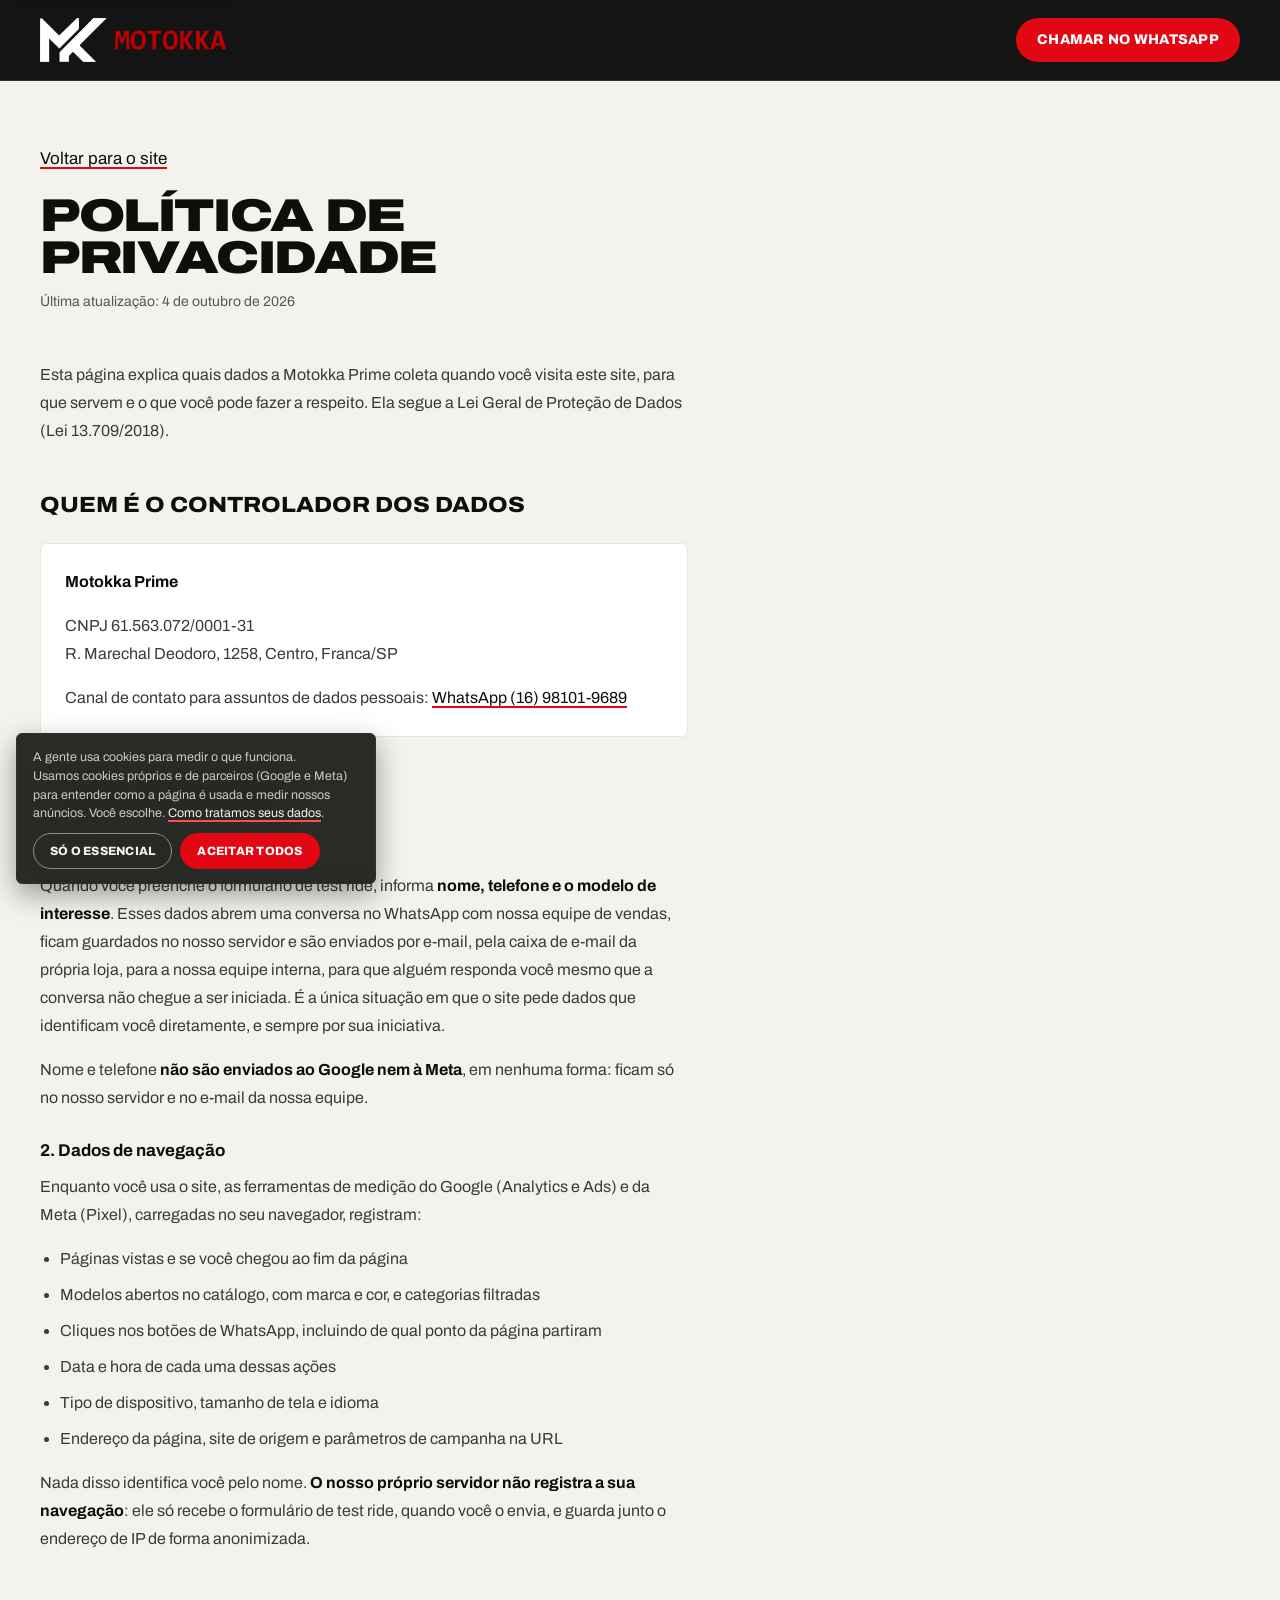
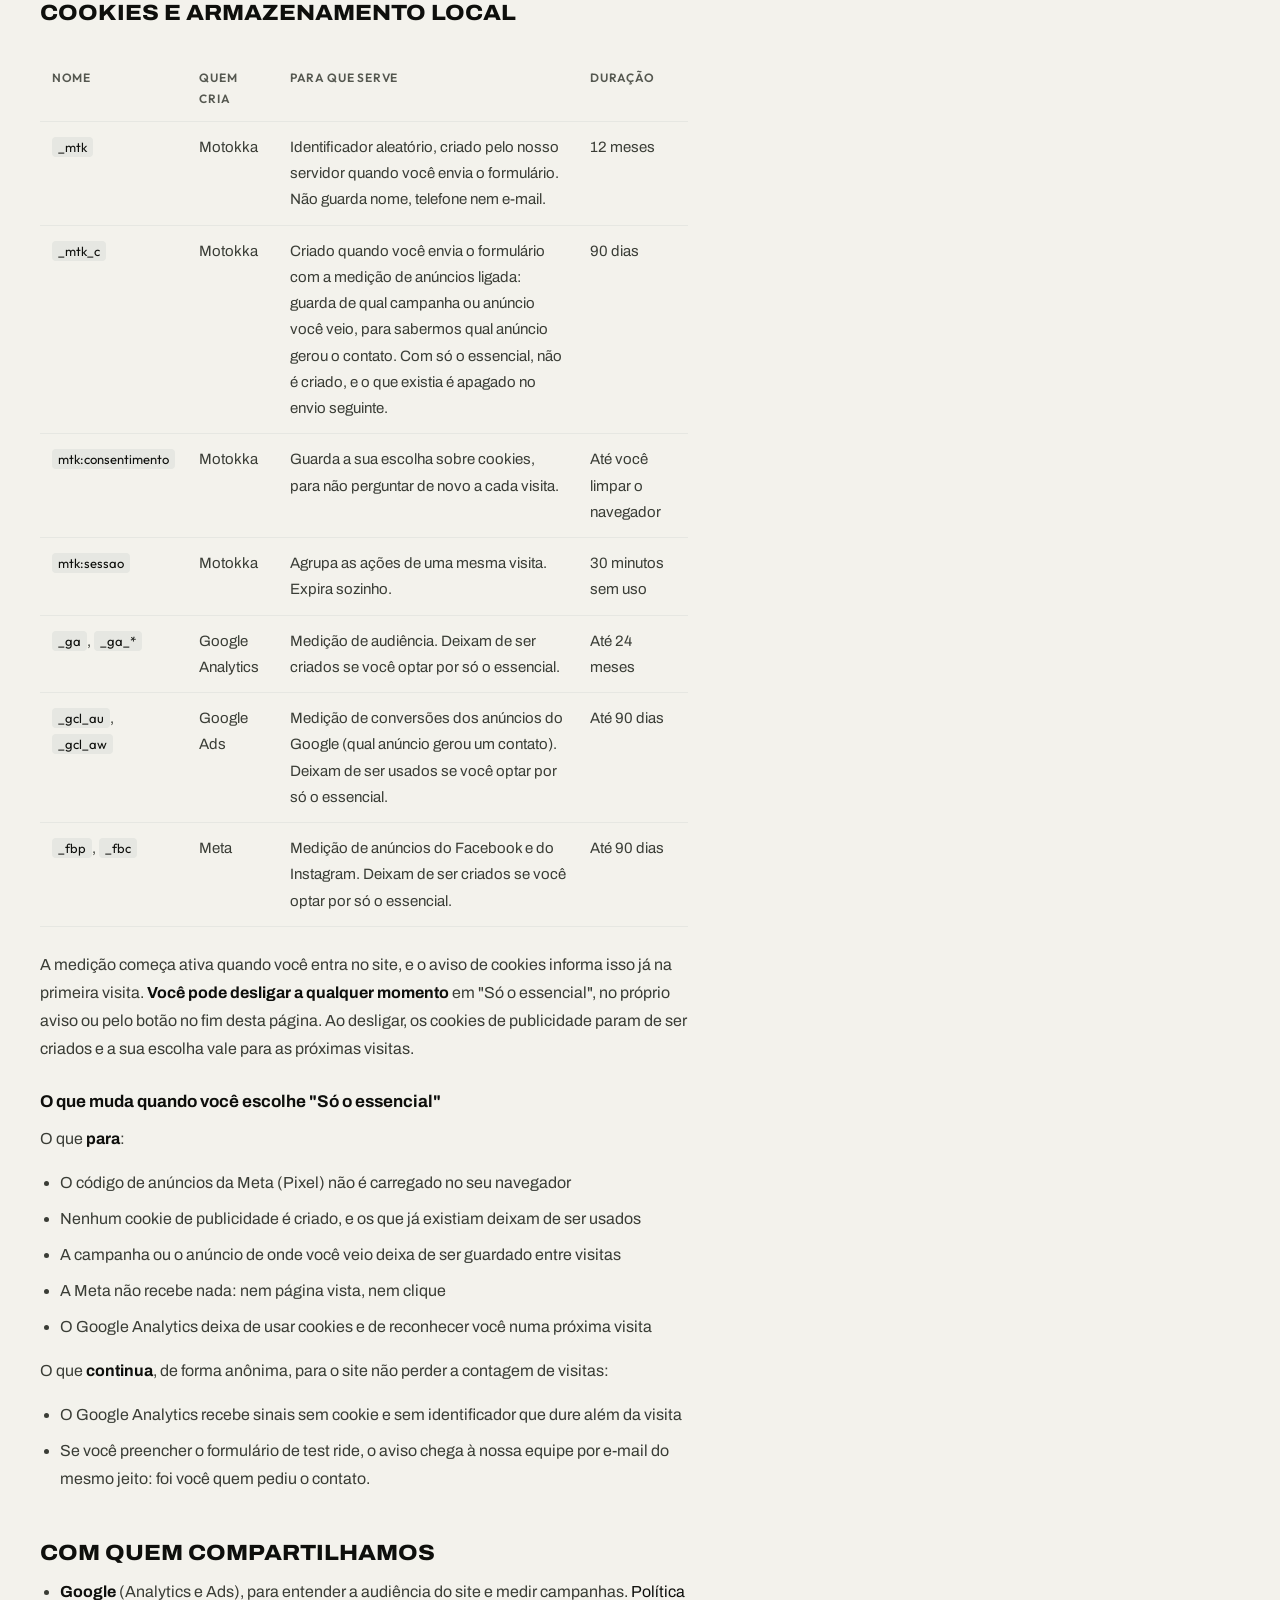
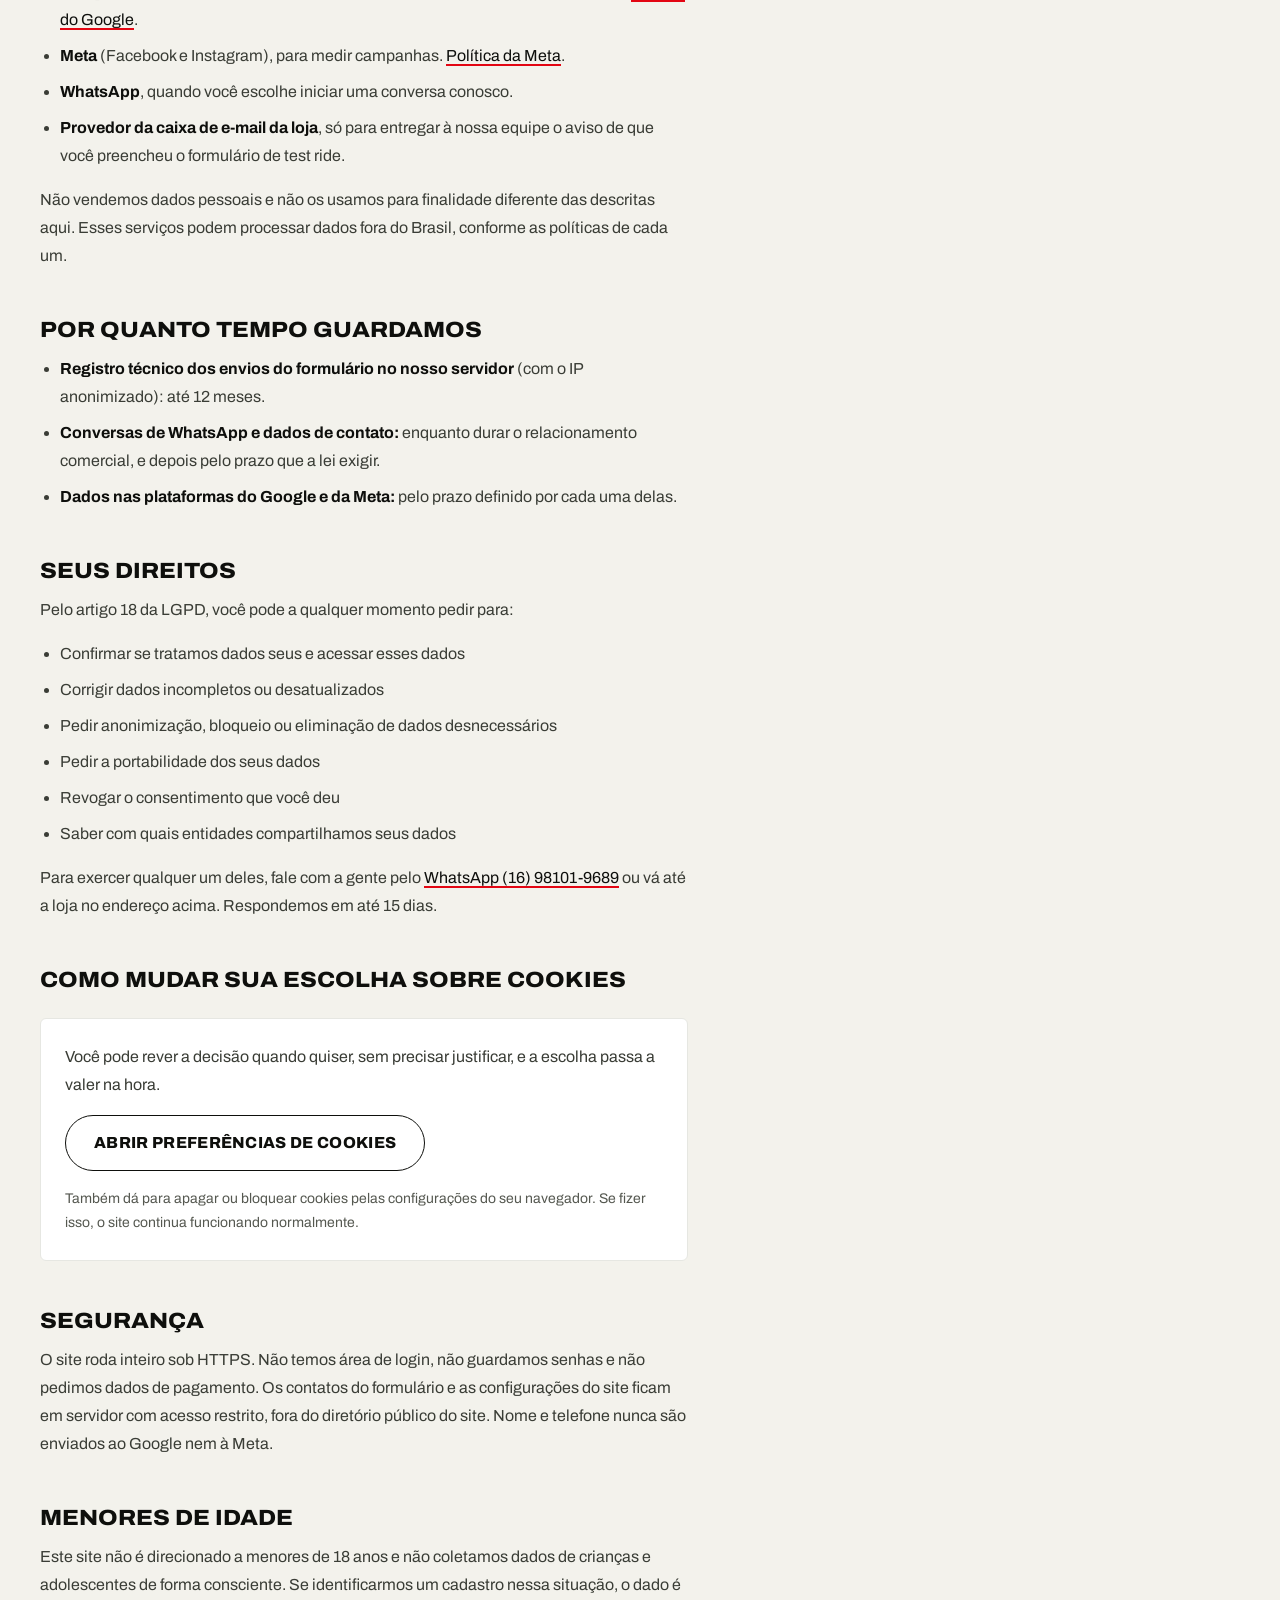
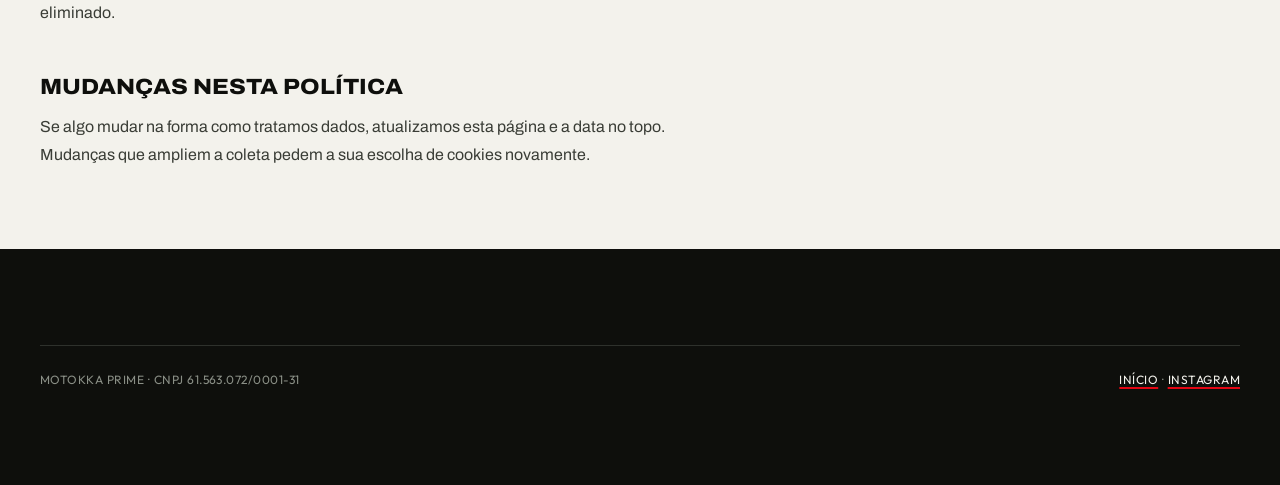
==== privacidade.html @ b0d52749 "Atualiza prévia: rótulos em Outfit e alinhamento do card Co-Authored-By: Claude Opus 5.5 <noreply@an" ====
<!DOCTYPE html>
<html lang="pt-BR" data-sem-servidor="1" data-site="mtk" data-gtm="" data-ga4-espelho="" data-ga4="" data-aw="" data-aw-conversao="" data-meta-pixel="">
<head>
<meta charset="utf-8">
<meta name="robots" content="noindex, nofollow">
<meta property="og:image" content="https://designconverte.github.io/motokka-preview/assets/img/social/motokka-compartilhamento.jpg">
<meta property="og:image:width" content="1200">
<meta property="og:image:height" content="630">
<meta name="viewport" content="width=device-width, initial-scale=1">
<title>Política de Privacidade · Motokka Prime</title>
<meta name="description" content="Como a Motokka Prime coleta, usa e protege os dados de quem visita o site. Cookies, medição de anúncios e seus direitos pela LGPD.">
<meta name="theme-color" content="#0E0F0C">

<link rel="icon" href="assets/img/brand/favicon-32.png" sizes="32x32" type="image/png">
<link rel="apple-touch-icon" href="assets/img/brand/favicon-180.png">
<link rel="preconnect" href="https://fonts.googleapis.com">
<link rel="preconnect" href="https://fonts.gstatic.com" crossorigin>
<link rel="stylesheet" href="https://fonts.googleapis.com/css2?family=Archivo:wdth,wght@100..125,400..900&family=Outfit:wght@400..700&display=swap">
<link rel="stylesheet" href="assets/css/motokka.css">

<script defer src="assets/js/sensor.js"></script>

<style>
  /* Estilos só desta página. O motokka.css é feito para a landing, que não tem
     texto corrido longo. */
  .legal { padding: var(--mtk-64) 0; }
  .legal__cabeca { max-width: 62ch; margin-bottom: var(--mtk-48); }
  /* O t-display é dimensionado para o hero. Numa página de leitura ele domina
     a tela inteira e empurra o texto para fora do primeiro quadro. */
  .legal__cabeca h1 { font-size: clamp(32px, 4.4vw, 46px); }
  .legal__data { color: var(--mtk-apoio); font-size: 14px; margin-top: var(--mtk-12); }
  .legal__corpo { max-width: 72ch; color: var(--mtk-grafite); font-size: 16px; line-height: 1.75; }

  .legal__corpo h2 {
    font-family: var(--mtk-display); font-weight: 800; font-stretch: 110%; font-size: 22px;
    text-transform: uppercase; line-height: 1.15;
    color: var(--mtk-preto); margin: var(--mtk-48) 0 var(--mtk-12);
  }
  .legal__corpo h3 {
    font-family: var(--mtk-display); font-weight: 700; font-size: 17px;
    color: var(--mtk-preto); margin: var(--mtk-24) 0 var(--mtk-8);
  }
  .legal__corpo p, .legal__corpo ul { margin: 0 0 var(--mtk-16); }
  .legal__corpo ul { padding-left: 1.25em; }
  .legal__corpo li { margin-bottom: var(--mtk-8); }
  .legal__corpo strong { color: var(--mtk-preto); font-weight: 700; }
  .legal__corpo code {
    font-family: var(--mtk-rotulo); font-size: 13px;
    background: var(--mtk-linha); padding: 2px 6px; border-radius: var(--mtk-r-tag);
    color: var(--mtk-preto);
  }

  .legal__quadro {
    margin: var(--mtk-24) 0; padding: var(--mtk-24);
    border: 1px solid var(--mtk-linha); border-radius: var(--mtk-r-card);
    background: var(--mtk-branco);
  }
  .legal__quadro p:last-child { margin-bottom: 0; }

  .legal__rolagem { overflow-x: auto; }
  .legal__tabela {
    width: 100%; border-collapse: collapse; min-width: 560px;
    margin: var(--mtk-16) 0 var(--mtk-24); font-size: 15px;
  }
  .legal__tabela th, .legal__tabela td {
    text-align: left; padding: var(--mtk-12);
    border-bottom: 1px solid var(--mtk-linha); vertical-align: top;
  }
  .legal__tabela th { font-family: var(--mtk-rotulo); font-weight: 600; font-size: 12px; letter-spacing: .06em; text-transform: uppercase; color: var(--mtk-apoio); }

  .legal__voltar { display: inline-flex; align-items: center; gap: var(--mtk-8); margin-bottom: var(--mtk-24); }
  .legal .rodape { margin-top: 0; }
</style>
</head>
<body>

<a class="u-skip" href="#conteudo">Pular para o conteúdo</a>

<svg width="0" height="0" aria-hidden="true" focusable="false" style="position:absolute">
  <symbol id="i-whats" viewBox="0 0 24 24" fill="currentColor">
    <path d="M12.04 2c-5.5 0-9.97 4.47-9.97 9.97 0 1.76.46 3.48 1.34 5L2 22l5.16-1.35a9.93 9.93 0 0 0 4.88 1.25h.01c5.5 0 9.97-4.47 9.97-9.97 0-2.66-1.04-5.17-2.92-7.05A9.9 9.9 0 0 0 12.04 2Zm0 18.15h-.01a8.27 8.27 0 0 1-4.21-1.15l-.3-.18-3.13.82.84-3.05-.2-.31a8.24 8.24 0 0 1-1.26-4.41c0-4.57 3.72-8.29 8.29-8.29 2.21 0 4.29.86 5.86 2.43a8.24 8.24 0 0 1 2.43 5.87c0 4.57-3.72 8.27-8.31 8.27Zm4.55-6.2c-.25-.13-1.47-.73-1.7-.81-.23-.08-.4-.13-.56.13-.17.25-.64.81-.79.98-.14.17-.29.19-.54.06-.25-.12-1.05-.39-2-1.23-.74-.66-1.24-1.47-1.38-1.72-.15-.25-.02-.39.11-.51.11-.11.25-.29.37-.44.13-.14.17-.25.25-.41.09-.17.04-.31-.02-.44-.06-.12-.56-1.35-.77-1.85-.2-.48-.41-.42-.56-.43h-.48c-.17 0-.44.06-.66.31-.23.25-.87.85-.87 2.08s.89 2.41 1.02 2.58c.12.17 1.75 2.67 4.24 3.75.59.25 1.05.4 1.41.52.59.19 1.13.16 1.56.1.47-.07 1.47-.6 1.68-1.18.2-.58.2-1.07.15-1.18-.06-.1-.23-.17-.48-.29Z"/>
  </symbol>
</svg>

<header class="header is-fixo" id="header">
  <div class="u-container header__barra">
    <a class="header__logo" href="index.html" aria-label="Motokka Prime, ir para o início">
      <img src="assets/img/brand/motokka-horizontal.webp" alt="Motokka" width="1269" height="300">
    </a>
    <div class="header__acoes" style="margin-left:auto">
      <a class="btn btn--primario btn--desktop" data-whats="geral" data-origem="header" href="#">
        Chamar no WhatsApp
      </a>
    </div>
  </div>
</header>

<main id="conteudo" class="legal">
  <div class="u-container">
    <a class="legal__voltar" href="index.html">Voltar para o site</a>

    <div class="legal__cabeca">
      <h1 class="t-display">Política de Privacidade</h1>
      <p class="legal__data">Última atualização: 4 de outubro de 2026</p>
    </div>

    <div class="legal__corpo">
      <p>
        Esta página explica quais dados a <span data-config="marca.nome"></span> coleta
        quando você visita este site, para que servem e o que você pode fazer a respeito.
        Ela segue a Lei Geral de Proteção de Dados (Lei 13.709/2018).
      </p>

      <h2>Quem é o controlador dos dados</h2>
      <div class="legal__quadro">
        <p><strong data-config="marca.razaoSocial"></strong></p>
        <p>
          CNPJ <span data-config="marca.cnpj"></span><br>
          <span data-config="endereco.logradouro"></span>,
          <span data-config="endereco.bairro"></span>, Franca/SP
        </p>
        <p>
          Canal de contato para assuntos de dados pessoais:
          <a data-whats="geral" data-origem="privacidade" href="#">WhatsApp <span data-config-text="whatsapp.numero"></span></a>
        </p>
      </div>

      <h2>O que coletamos</h2>

      <h3>1. Dados que você nos entrega</h3>
      <p>
        Quando você preenche o formulário de test ride, informa <strong>nome, telefone e o
        modelo de interesse</strong>. Esses dados abrem uma conversa no WhatsApp com nossa
        equipe de vendas, ficam guardados no nosso servidor e são enviados por e-mail, pela
        caixa de e-mail da própria loja, para a nossa equipe interna, para que alguém
        responda você mesmo que a conversa não chegue a ser iniciada. É a única situação em
        que o site pede dados que identificam você diretamente, e sempre por sua iniciativa.
      </p>
      <p>
        Nome e telefone <strong>não são enviados ao Google nem à Meta</strong>, em nenhuma
        forma: ficam só no nosso servidor e no e-mail da nossa equipe.
      </p>

      <h3>2. Dados de navegação</h3>
      <p>
        Enquanto você usa o site, as ferramentas de medição do Google (Analytics e Ads) e da
        Meta (Pixel), carregadas no seu navegador, registram:
      </p>
      <ul>
        <li>Páginas vistas e se você chegou ao fim da página</li>
        <li>Modelos abertos no catálogo, com marca e cor, e categorias filtradas</li>
        <li>Cliques nos botões de WhatsApp, incluindo de qual ponto da página partiram</li>
        <li>Data e hora de cada uma dessas ações</li>
        <li>Tipo de dispositivo, tamanho de tela e idioma</li>
        <li>Endereço da página, site de origem e parâmetros de campanha na URL</li>
      </ul>
      <p>
        Nada disso identifica você pelo nome. <strong>O nosso próprio servidor não registra
        a sua navegação</strong>: ele só recebe o formulário de test ride, quando você o
        envia, e guarda junto o endereço de IP de forma anonimizada.
      </p>

      <h2>Cookies e armazenamento local</h2>
      <div class="legal__rolagem">
        <table class="legal__tabela">
          <thead>
            <tr><th>Nome</th><th>Quem cria</th><th>Para que serve</th><th>Duração</th></tr>
          </thead>
          <tbody>
            <tr>
              <td><code>_mtk</code></td>
              <td>Motokka</td>
              <td>Identificador aleatório, criado pelo nosso servidor quando você envia o formulário. Não guarda nome, telefone nem e-mail.</td>
              <td>12 meses</td>
            </tr>
            <tr>
              <td><code>_mtk_c</code></td>
              <td>Motokka</td>
              <td>Criado quando você envia o formulário com a medição de anúncios ligada: guarda de qual campanha ou anúncio você veio, para sabermos qual anúncio gerou o contato. Com só o essencial, não é criado, e o que existia é apagado no envio seguinte.</td>
              <td>90 dias</td>
            </tr>
            <tr>
              <td><code>mtk:consentimento</code></td>
              <td>Motokka</td>
              <td>Guarda a sua escolha sobre cookies, para não perguntar de novo a cada visita.</td>
              <td>Até você limpar o navegador</td>
            </tr>
            <tr>
              <td><code>mtk:sessao</code></td>
              <td>Motokka</td>
              <td>Agrupa as ações de uma mesma visita. Expira sozinho.</td>
              <td>30 minutos sem uso</td>
            </tr>
            <tr>
              <td><code>_ga</code>, <code>_ga_*</code></td>
              <td>Google Analytics</td>
              <td>Medição de audiência. Deixam de ser criados se você optar por só o essencial.</td>
              <td>Até 24 meses</td>
            </tr>
            <tr>
              <td><code>_gcl_au</code>, <code>_gcl_aw</code></td>
              <td>Google Ads</td>
              <td>Medição de conversões dos anúncios do Google (qual anúncio gerou um contato). Deixam de ser usados se você optar por só o essencial.</td>
              <td>Até 90 dias</td>
            </tr>
            <tr>
              <td><code>_fbp</code>, <code>_fbc</code></td>
              <td>Meta</td>
              <td>Medição de anúncios do Facebook e do Instagram. Deixam de ser criados se você optar por só o essencial.</td>
              <td>Até 90 dias</td>
            </tr>
          </tbody>
        </table>
      </div>
      <p>
        A medição começa ativa quando você entra no site, e o aviso de cookies informa isso
        já na primeira visita. <strong>Você pode desligar a qualquer momento</strong> em
        "Só o essencial", no próprio aviso ou pelo botão no fim desta página. Ao desligar,
        os cookies de publicidade param de ser criados e a sua escolha vale para as
        próximas visitas.
      </p>

      <h3>O que muda quando você escolhe "Só o essencial"</h3>
      <p>O que <strong>para</strong>:</p>
      <ul>
        <li>O código de anúncios da Meta (Pixel) não é carregado no seu navegador</li>
        <li>Nenhum cookie de publicidade é criado, e os que já existiam deixam de ser usados</li>
        <li>A campanha ou o anúncio de onde você veio deixa de ser guardado entre visitas</li>
        <li>A Meta não recebe nada: nem página vista, nem clique</li>
        <li>O Google Analytics deixa de usar cookies e de reconhecer você numa próxima visita</li>
      </ul>
      <p>O que <strong>continua</strong>, de forma anônima, para o site não perder a contagem de visitas:</p>
      <ul>
        <li>O Google Analytics recebe sinais sem cookie e sem identificador que dure além da visita</li>
        <li>
          Se você preencher o formulário de test ride, o aviso chega à nossa equipe por e-mail
          do mesmo jeito: foi você quem pediu o contato.
        </li>
      </ul>

      <h2>Com quem compartilhamos</h2>
      <ul>
        <li>
          <strong>Google</strong> (Analytics e Ads), para entender a audiência do site e
          medir campanhas.
          <a href="https://policies.google.com/privacy" target="_blank" rel="noopener">Política do Google</a>.
        </li>
        <li>
          <strong>Meta</strong> (Facebook e Instagram), para medir campanhas.
          <a href="https://www.facebook.com/privacy/policy" target="_blank" rel="noopener">Política da Meta</a>.
        </li>
        <li>
          <strong>WhatsApp</strong>, quando você escolhe iniciar uma conversa conosco.
        </li>
        <li>
          <strong>Provedor da caixa de e-mail da loja</strong>, só para entregar à nossa equipe o
          aviso de que você preencheu o formulário de test ride.
        </li>
      </ul>
      <p>
        Não vendemos dados pessoais e não os usamos para finalidade diferente das descritas
        aqui. Esses serviços podem processar dados fora do Brasil, conforme as políticas de
        cada um.
      </p>

      <h2>Por quanto tempo guardamos</h2>
      <ul>
        <li><strong>Registro técnico dos envios do formulário no nosso servidor</strong> (com o IP anonimizado): até 12 meses.</li>
        <li><strong>Conversas de WhatsApp e dados de contato:</strong> enquanto durar o
          relacionamento comercial, e depois pelo prazo que a lei exigir.</li>
        <li><strong>Dados nas plataformas do Google e da Meta:</strong> pelo prazo definido
          por cada uma delas.</li>
      </ul>

      <h2>Seus direitos</h2>
      <p>Pelo artigo 18 da LGPD, você pode a qualquer momento pedir para:</p>
      <ul>
        <li>Confirmar se tratamos dados seus e acessar esses dados</li>
        <li>Corrigir dados incompletos ou desatualizados</li>
        <li>Pedir anonimização, bloqueio ou eliminação de dados desnecessários</li>
        <li>Pedir a portabilidade dos seus dados</li>
        <li>Revogar o consentimento que você deu</li>
        <li>Saber com quais entidades compartilhamos seus dados</li>
      </ul>
      <p>
        Para exercer qualquer um deles, fale com a gente pelo
        <a data-whats="geral" data-origem="privacidade" href="#">WhatsApp <span data-config-text="whatsapp.numero"></span></a>
        ou vá até a loja no endereço acima. Respondemos em até 15 dias.
      </p>

      <h2>Como mudar sua escolha sobre cookies</h2>
      <div class="legal__quadro">
        <p>
          Você pode rever a decisão quando quiser, sem precisar justificar, e a escolha
          passa a valer na hora.
        </p>
        <p>
          <button class="btn btn--contorno" type="button" id="rever-cookies">Abrir preferências de cookies</button>
        </p>
        <p style="font-size:14px;color:var(--mtk-apoio)">
          Também dá para apagar ou bloquear cookies pelas configurações do seu navegador. Se
          fizer isso, o site continua funcionando normalmente.
        </p>
      </div>

      <h2>Segurança</h2>
      <p>
        O site roda inteiro sob HTTPS. Não temos área de login, não guardamos senhas e não
        pedimos dados de pagamento. Os contatos do formulário e as configurações do site ficam
        em servidor com acesso restrito, fora do diretório público do site. Nome e telefone
        nunca são enviados ao Google nem à Meta.
      </p>

      <h2>Menores de idade</h2>
      <p>
        Este site não é direcionado a menores de 18 anos e não coletamos dados de crianças e
        adolescentes de forma consciente. Se identificarmos um cadastro nessa situação, o
        dado é eliminado.
      </p>

      <h2>Mudanças nesta política</h2>
      <p>
        Se algo mudar na forma como tratamos dados, atualizamos esta página e a data no topo.
        Mudanças que ampliem a coleta pedem a sua escolha de cookies novamente.
      </p>
    </div>
  </div>
</main>

<footer class="rodape s-escura">
  <div class="u-container">
    <div class="rodape__base">
      <span>
        <span data-config="marca.razaoSocial"></span> · CNPJ <span data-config="marca.cnpj"></span>
      </span>
      <span>
        <a href="index.html">Início</a> ·
        <a data-config-href="redes.instagram" href="#" target="_blank" rel="noopener">Instagram</a>
      </span>
    </div>
  </div>
</footer>

<div class="consentimento" id="consentimento" role="dialog" aria-live="polite"
     aria-label="Preferências de cookies" hidden>
  <div class="consentimento__texto">
    <p class="consentimento__titulo">A gente usa cookies para medir o que funciona.</p>
    <p>
      Usamos cookies próprios e de parceiros (Google e Meta) para entender como a
      página é usada e medir nossos anúncios. Você escolhe.
      <a href="privacidade.html">Como tratamos seus dados</a>.
    </p>
  </div>
  <div class="consentimento__acoes">
    <button class="btn btn--contorno" type="button" data-consentimento="recusar">Só o essencial</button>
    <button class="btn btn--primario" type="button" data-consentimento="aceitar">Aceitar todos</button>
  </div>
</div>

<script src="assets/js/config.js"></script>
<script>
  /* O app.js não entra aqui: ele monta vitrine, modal, mapa e simulador, que
     esta página não tem, e quebraria procurando esses elementos. O que ela
     precisa são só os dados da loja no HTML, que cabem nestas linhas. */
  (function () {
    var cfg = window.MOTOKKA_CONFIG;
    var pegar = function (caminho) {
      return caminho.split('.').reduce(function (o, k) { return o == null ? o : o[k]; }, cfg);
    };
    document.querySelectorAll('[data-config]').forEach(function (el) {
      el.textContent = pegar(el.dataset.config) || '';
    });
    document.querySelectorAll('[data-config-text]').forEach(function (el) {
      el.textContent = pegar(el.dataset.configText) || '';
    });
    document.querySelectorAll('[data-config-href]').forEach(function (el) {
      el.href = pegar(el.dataset.configHref) || '#';
    });
    document.querySelectorAll('[data-whats]').forEach(function (el) {
      el.href = 'https://wa.me/' + cfg.whatsapp.e164 + '?text=' + encodeURIComponent(cfg.mensagens.geral);
      el.target = '_blank';
      el.rel = 'noopener';
    });
  })();
</script>
</body>
</html>
---- assets/css/motokka.css ----
/* ==========================================================================
   MOTOKKA PRIME · sistema de design
   Tokens e componentes derivados de "Style Guide Motokka Prime v2.0".
   Ordem: tokens · base · tipografia · layout · componentes · seções · motion

   Carga máxima: preto, branco e vermelho. O vermelho marca ação ou dado,
   nunca decoração. Seções alternam escura (.s-escura) e clara (o padrão).
   ========================================================================== */

:root {
  /* marca */
  --mtk-vermelho:        #E30613;
  --mtk-vermelho-texto:  #FF4D4D;  /* texto vermelho sobre preto */
  --mtk-preto:           #0E0F0C;
  --mtk-branco:          #FFFFFF;
  --mtk-whats:           #25D366;  /* só o botão flutuante */

  /* neutros */
  --mtk-asfalto:         #1C1E1A;  /* cards e painéis em seção escura */
  --mtk-concreto:        #2E312C;  /* bordas e divisórias em seção escura */
  --mtk-nevoa:           #8A8F86;  /* texto de apoio sobre preto. Nunca sobre papel. */
  --mtk-papel:           #F3F2EC;  /* fundo das seções claras */
  --mtk-papel-2:         #ECECE8;  /* poço do produto, faixa alternada */
  --mtk-linha:           #E6E7E2;  /* bordas em seção clara */
  --mtk-linha-forte:     #C9CBC3;  /* borda de input; lead sobre preto */
  --mtk-cinza-claro:     #A9ADA4;  /* corpo sobre preto */
  --mtk-grafite:         #3A3D36;  /* corpo sobre papel */
  --mtk-apoio:           #555850;  /* texto de apoio sobre papel */

  /* sinal: sempre o par fundo + texto. O par escuro vive sobre preto; o
     claro, em cards brancos e seções de papel. */
  --mtk-ok-fundo:            #12301F;
  --mtk-ok-texto:            #6FE8A0;
  --mtk-alerta-fundo:        #33260A;
  --mtk-alerta-texto:        #FFC24D;
  --mtk-erro-fundo:          #3A1410;
  --mtk-erro-texto:          #FF8A73;
  --mtk-ok-fundo-claro:      #DDF5E6;
  --mtk-ok-texto-claro:      #0B6B3A;
  --mtk-alerta-fundo-claro:  #FBEBC8;
  --mtk-alerta-texto-claro:  #7A4E00;
  --mtk-erro-fundo-claro:    #FFFFFF;
  --mtk-erro-texto-claro:    #B3261E;

  /* tipografia: Archivo variável (largura 100–125%) e Outfit em caixa alta
     para specs, dados e rótulos. O styleguide previa JetBrains Mono nesse
     papel; a mono saiu a pedido, por dar à página cara de template. */
  --mtk-display: "Archivo", "Arial Narrow", system-ui, sans-serif;
  --mtk-texto:   "Archivo", "Segoe UI", system-ui, sans-serif;
  --mtk-rotulo:  "Outfit", "Archivo", system-ui, sans-serif;

  /* espaço · base 4 */
  --mtk-4: 4px;   --mtk-8: 8px;   --mtk-12: 12px; --mtk-16: 16px;
  --mtk-24: 24px; --mtk-32: 32px; --mtk-48: 48px; --mtk-64: 64px;
  --mtk-96: 96px;

  /* forma */
  --mtk-r-tag: 4px;
  --mtk-r-card: 6px;
  --mtk-r-input: 8px;
  --mtk-r-btn: 999px;
  --mtk-sombra-1: 0 6px 20px rgba(14, 15, 12, .10);
  --mtk-sombra-2: 0 18px 44px rgba(14, 15, 12, .22);

  /* layout */
  --mtk-container: 1240px;
  --mtk-gutter: 24px;
  --mtk-margem: 40px;
  --mtk-secao: 96px;
  --mtk-header: 80px;
  --mtk-header-fundo: #141414;
  --mtk-faixa: 52px;  /* altura do letreiro: entra na conta dos 100vh da capa */

  /* movimento */
  --mtk-rapido: 160ms ease-out;
  --mtk-medio:  240ms cubic-bezier(.2, .8, .2, 1);
}

/* Breakpoint único do styleguide. */
@media (max-width: 860px) {
  :root {
    --mtk-margem: 24px;
    --mtk-secao: 64px;
    --mtk-header: 68px;
  }
}

/* ── base ──────────────────────────────────────────────────────────────── */

*, *::before, *::after { box-sizing: border-box; }

/* Vários componentes aqui declaram `display: grid/flex`, o que vence a regra
   do user-agent para [hidden] e faz o atributo virar decoração. Sem isto, o
   bloco de cores aparece vazio no modal. */
[hidden] { display: none !important; }

html {
  scroll-behavior: smooth;
  /* Compensa o header fixo nas âncoras. */
  scroll-padding-top: calc(var(--mtk-header) + var(--mtk-24));
  -webkit-text-size-adjust: 100%;
}

body {
  margin: 0;
  background: var(--mtk-papel);
  color: var(--mtk-preto);
  font-family: var(--mtk-texto);
  font-size: 17px;
  line-height: 1.6;
  font-weight: 400;
  -webkit-font-smoothing: antialiased;
  text-rendering: optimizeLegibility;
}

body.is-locked { overflow: hidden; }

img, svg, video { display: block; max-width: 100%; }
img, video { height: auto; }

button { font: inherit; color: inherit; cursor: pointer; }

/* Vermelho sobre papel só passa em título de 24 px ou mais: link de corpo é
   grafite, e o vermelho entra no sublinhado. */
a {
  color: var(--mtk-preto);
  text-decoration-color: var(--mtk-vermelho);
  text-decoration-thickness: 1.5px;
  text-underline-offset: 3px;
}
a:hover { color: var(--mtk-vermelho); }

:where(a, button, input, select, textarea, [tabindex]):focus-visible {
  outline: 3px solid var(--mtk-vermelho);
  outline-offset: 3px;
  border-radius: var(--mtk-4);
}
.s-escura :where(a, button, input, select, [tabindex]):focus-visible,
.header :where(a, button):focus-visible,
.capa :where(a, button):focus-visible,
.menu :where(a, button):focus-visible { outline-color: var(--mtk-vermelho-texto); }

.u-visually-hidden {
  position: absolute;
  width: 1px; height: 1px;
  margin: -1px; padding: 0;
  overflow: hidden;
  clip: rect(0 0 0 0);
  clip-path: inset(50%);
  white-space: nowrap;
}

.u-skip {
  position: absolute;
  left: var(--mtk-16);
  top: -100px;
  z-index: 200;
  background: var(--mtk-branco);
  color: var(--mtk-preto);
  padding: var(--mtk-12) var(--mtk-24);
  border-radius: var(--mtk-r-btn);
  box-shadow: var(--mtk-sombra-2);
  font-weight: 700;
  transition: top var(--mtk-rapido);
}
.u-skip:focus { top: var(--mtk-16); }

/* ── tipografia ────────────────────────────────────────────────────────── */

.t-display {
  font-family: var(--mtk-display);
  font-weight: 900;
  font-stretch: 125%;
  font-size: clamp(44px, 6vw, 88px);
  line-height: .9;
  letter-spacing: -.03em;
  text-transform: uppercase;
  margin: 0;
}

.t-h2 {
  font-family: var(--mtk-display);
  font-weight: 800;
  font-stretch: 115%;
  font-size: clamp(32px, 4vw, 48px);
  line-height: 1;
  letter-spacing: -.02em;
  text-transform: uppercase;
  text-wrap: balance;
  margin: 0;
}

.t-h3 {
  font-family: var(--mtk-display);
  font-weight: 700;
  font-size: 24px;
  line-height: 1.2;
  margin: 0;
}

.t-lead {
  font-size: clamp(18px, 1.6vw, 20px);
  line-height: 1.5;
  color: var(--mtk-grafite);
  margin: 0;
  /* Medida de linha: 60–75 caracteres. */
  max-width: 62ch;
  text-wrap: pretty;
}

.t-body { margin: 0; color: var(--mtk-grafite); max-width: 68ch; text-wrap: pretty; }

/* Rótulo em Outfit caixa alta. Sobre papel é grafite: vermelho
   nesse corpo não passa no contraste. */
.t-label {
  font-family: var(--mtk-rotulo);
  font-weight: 600;
  font-size: 13px;
  line-height: 1.2;
  letter-spacing: .08em;
  text-transform: uppercase;
  color: var(--mtk-apoio);
  margin: 0;
}

.t-caption { font-size: 13px; line-height: 1.5; color: var(--mtk-apoio); margin: 0; }

.t-num { font-family: var(--mtk-rotulo); font-weight: 600; font-variant-numeric: tabular-nums; letter-spacing: .04em; text-transform: uppercase; }

/* Em fundo escuro os neutros invertem. O corpo nunca cai abaixo de 4.5:1. */
.s-escura { background: var(--mtk-preto); color: var(--mtk-papel); }
.s-escura .t-lead { color: var(--mtk-linha-forte); }
.s-escura .t-body { color: var(--mtk-cinza-claro); }
.s-escura .t-label { color: var(--mtk-vermelho-texto); }
.s-escura .t-caption { color: var(--mtk-nevoa); }
/* `:not(.btn)` é obrigatório: sem ele esta regra (0,1,1) vence os modificadores
   de botão (0,1,0) e o texto do CTA herda a cor de link. */
.s-escura a:not(.btn) { color: var(--mtk-papel); }
.s-escura a:not(.btn):hover { color: var(--mtk-vermelho-texto); }

/* Faixa clara alternada: separa blocos claros vizinhos sem trocar de tom. */
.s-faixa { background: var(--mtk-papel-2); }

/* ── layout ────────────────────────────────────────────────────────────── */

.u-container {
  width: 100%;
  max-width: calc(var(--mtk-container) + var(--mtk-margem) * 2);
  margin-inline: auto;
  padding-inline: var(--mtk-margem);
}

.u-secao { padding-block: var(--mtk-secao); }
.u-secao--curta { padding-block: calc(var(--mtk-secao) * .66); }

.u-cabecalho {
  display: grid;
  gap: var(--mtk-16);
  max-width: 760px;
  margin-bottom: var(--mtk-48);
}
.u-cabecalho--centro { margin-inline: auto; text-align: center; }
.u-cabecalho--centro .t-lead { margin-inline: auto; }

/* ── botões ────────────────────────────────────────────────────────────── */

.btn {
  display: inline-flex;
  align-items: center;
  justify-content: center;
  gap: var(--mtk-12);
  min-height: 56px;
  padding: 0 28px;
  border: 1.5px solid transparent;
  border-radius: var(--mtk-r-btn);
  font-family: var(--mtk-display);
  font-weight: 800;
  font-size: 16px;
  line-height: 1;
  letter-spacing: .02em;
  text-transform: uppercase;
  text-decoration: none;
  white-space: nowrap;
  transition: background var(--mtk-rapido), color var(--mtk-rapido),
              border-color var(--mtk-rapido), box-shadow var(--mtk-rapido),
              filter var(--mtk-rapido), transform var(--mtk-rapido);
}
.btn:active { transform: translateY(1px); }
/* Em 390 px um rótulo longo em caixa alta não cabe numa linha só: sem isto o
   botão alarga o bloco e a página ganha rolagem horizontal. */
@media (max-width: 560px) {
  .btn { padding: 12px 22px; font-size: 15px; white-space: normal; text-align: center; line-height: 1.15; }
}
.btn svg { width: 20px; height: 20px; flex: none; }

/* Um por dobra. `.btn--whats` é o mesmo botão: o caminho da página é um só,
   e o verde do WhatsApp fica reservado ao botão flutuante. */
.btn--primario,
.btn--whats {
  background: var(--mtk-vermelho);
  color: var(--mtk-branco);
}
.btn--primario:hover,
.btn--whats:hover {
  color: var(--mtk-branco);
  filter: brightness(1.08);
  transform: translateY(-1px);
}

/* Ação principal em seção clara, quando o vermelho já foi gasto na dobra. */
.btn--escuro {
  background: var(--mtk-preto);
  color: var(--mtk-papel);
}
.btn--escuro:hover {
  background: var(--mtk-concreto);
  color: var(--mtk-papel);
  transform: translateY(-1px);
}

.btn--contorno {
  background: transparent;
  border-color: var(--mtk-preto);
  color: var(--mtk-preto);
}
.btn--contorno:hover {
  background: var(--mtk-preto);
  color: var(--mtk-papel);
}

.btn--texto {
  min-height: 0;
  padding-inline: 0;
  background: none;
  color: var(--mtk-preto);
}
.btn--texto:hover { color: var(--mtk-vermelho); }

/* A capa não usa .s-escura, mas o fundo é escuro
   do mesmo jeito: o contorno precisa do mesmo tratamento. */
.s-escura .btn--contorno,
.capa .btn--contorno {
  border-color: var(--mtk-papel);
  color: var(--mtk-papel);
}
.s-escura .btn--contorno:hover,
.capa .btn--contorno:hover {
  background: var(--mtk-papel);
  color: var(--mtk-preto);
}

/* O card é uma ilha CLARA dentro da seção escura. Sem este reset, o contorno
   herda o tratamento de fundo escuro e vira branco sobre branco: o botão
   "+ Detalhes" simplesmente some. */
.s-escura .card .btn--contorno {
  border-color: var(--mtk-linha-forte);
  color: var(--mtk-preto);
  background: transparent;
}
.s-escura .card .btn--contorno:hover {
  border-color: var(--mtk-preto);
  background: var(--mtk-preto);
  color: var(--mtk-papel);
}

.btn[aria-disabled="true"],
.btn:disabled {
  background: var(--mtk-linha);
  color: var(--mtk-apoio);
  border-color: transparent;
  pointer-events: none;
}

.u-acoes { display: flex; flex-wrap: wrap; gap: var(--mtk-12); }

/* ── etiquetas ─────────────────────────────────────────────────────────── */

.tag {
  display: inline-flex;
  align-items: center;
  gap: 6px;
  padding: 6px 10px;
  border-radius: var(--mtk-r-tag);
  font-family: var(--mtk-rotulo);
  font-weight: 600;
  font-size: 11px;
  line-height: 1;
  letter-spacing: .06em;
  text-transform: uppercase;
  white-space: nowrap;
}
/* Verde = liberdade legal · Âmbar = obrigação · Neutra = técnica · Preta = comercial.
   Etiqueta legal só aparece com enquadramento confirmado por escrito. */
.tag--livre   { background: var(--mtk-ok-fundo-claro);     color: var(--mtk-ok-texto-claro); }
.tag--exige   { background: var(--mtk-alerta-fundo-claro); color: var(--mtk-alerta-texto-claro); }
.tag--tecnica { background: var(--mtk-linha);              color: var(--mtk-concreto); }
.tag--novo    { background: var(--mtk-preto);              color: var(--mtk-branco); }
.tag--livre::before,
.tag--exige::before { content: "●"; font-size: 8px; }

.u-tags { display: flex; flex-wrap: wrap; gap: 6px; }

/* ── header ────────────────────────────────────────────────────────────── */

.header {
  position: sticky;
  top: 0;
  /* Acima do menu (90): senão a cortina cobre o próprio botão de fechar e o
     usuário fica preso no overlay. Abaixo do modal (100). */
  z-index: 95;
  /* Chapado, sem vidro: translúcido, o header pegava o tom do vídeo da capa
     e lia como cinza. */
  background: var(--mtk-header-fundo);
  color: var(--mtk-papel);
  border-bottom: 1px solid transparent;
  transition: border-color var(--mtk-medio), box-shadow var(--mtk-medio),
              background var(--mtk-medio);
}
.header.is-fixo {
  border-bottom-color: var(--mtk-concreto);
}

.header__barra {
  height: var(--mtk-header);
  display: flex;
  align-items: center;
  gap: var(--mtk-24);
}

/* Área de respiro do logo: X = altura do símbolo ÷ 2, aqui o padding da barra. */
.header__logo { display: flex; align-items: center; flex: none; }
/* Lockup horizontal: monograma + wordmark. Em 44 px o wordmark ainda lê. */
.header__logo img { height: 44px; width: auto; }
@media (max-width: 860px) { .header__logo img { height: 36px; } }

.header__nav {
  display: flex;
  align-items: center;
  gap: var(--mtk-24);
  margin-inline: auto;
}
.header__link {
  position: relative;
  padding: 6px 0;
  font-family: var(--mtk-rotulo);
  font-weight: 600;
  font-size: 13px;
  letter-spacing: .08em;
  text-transform: uppercase;
  color: var(--mtk-linha-forte);
  text-decoration: none;
  transition: color var(--mtk-rapido);
}
.header__link::after {
  content: "";
  position: absolute;
  left: 0; right: 0; bottom: 0;
  height: 2px;
  background: var(--mtk-vermelho);
  transform: scaleX(0);
  transform-origin: left;
  transition: transform var(--mtk-medio);
}
.header__link:hover { color: var(--mtk-branco); }
.header__link:hover::after,
.header__link[aria-current="true"]::after { transform: scaleX(1); }

.header__acoes { display: flex; align-items: center; gap: var(--mtk-12); flex: none; }
/* No header o botão é mais baixo que os 56 px da página: a barra tem 80. */
.header__acoes .btn { min-height: 44px; padding: 0 20px; font-size: 14px; }

.header__toggle {
  display: none;
  align-items: center;
  gap: var(--mtk-8);
  padding: 10px 16px 10px 12px;
  background: transparent;
  color: var(--mtk-papel);
  border: 1.5px solid var(--mtk-concreto);
  border-radius: var(--mtk-r-btn);
  font-family: var(--mtk-rotulo);
  font-weight: 600;
  font-size: 12px;
  letter-spacing: .08em;
  text-transform: uppercase;
}
.header__toggle-icone { position: relative; width: 18px; height: 12px; flex: none; }
.header__toggle-icone span {
  position: absolute;
  left: 0;
  width: 100%;
  height: 2px;
  border-radius: 2px;
  background: currentColor;
  transition: transform var(--mtk-medio), opacity var(--mtk-rapido);
}
.header__toggle-icone span:nth-child(1) { top: 0; }
.header__toggle-icone span:nth-child(2) { top: 5px; }
.header__toggle-icone span:nth-child(3) { top: 10px; }
.header__toggle[aria-expanded="true"] .header__toggle-icone span:nth-child(1) { transform: translateY(5px) rotate(45deg); }
.header__toggle[aria-expanded="true"] .header__toggle-icone span:nth-child(2) { opacity: 0; }
.header__toggle[aria-expanded="true"] .header__toggle-icone span:nth-child(3) { transform: translateY(-5px) rotate(-45deg); }

/* Rótulo Menu/Fechar rolando dentro de uma janelinha. */
/* A janelinha tem a altura de UMA linha; sem line-height explícito o texto
   fica mais alto que a janela e aparece cortado ao meio. */
.header__toggle-rotulo { display: block; height: 14px; overflow: hidden; }
.header__toggle-rotulo span { display: block; height: 14px; line-height: 14px; transition: transform var(--mtk-medio); }
.header__toggle[aria-expanded="true"] .header__toggle-rotulo span { transform: translateY(-14px); }

@media (max-width: 1080px) {
  .header__nav { display: none; }
  .header__toggle { display: inline-flex; }
  .header__acoes .btn--desktop { display: none; }
  /* Sem o nav no meio, os dois itens restantes encostariam no logo.
     O auto joga as ações para a borda, onde o polegar alcança. */
  .header__acoes { margin-left: auto; }
}

/* Com o menu aberto o header passa a flutuar sobre o painel escuro: o fundo
   sai e a marca inverte, para o botão de fechar continuar legível. */
/* O header fica ACIMA da gaveta, então precisa de fundo próprio: transparente,
   ele herdaria o que estiver atrás (que pode ser uma seção branca) e a marca
   invertida sumiria. */
body.menu-aberto .header {
  border-bottom-color: transparent;
  box-shadow: none;
}
body.menu-aberto .header__toggle { border-color: var(--mtk-papel); }

/* ── menu mobile (cortina + máscara, adaptado de NAV-001) ──────────────── */

/* Gaveta ancorada à DIREITA: o painel e as cortinas ocupam só uma faixa, e o
   resto da tela vira scrim. Ocupando 100% da largura, o overlay perdia a
   direção de onde veio e virava "outra página". */
.menu {
  position: fixed;
  inset: 0;
  z-index: 90;
  pointer-events: none;
  visibility: hidden;
  background: rgba(14, 15, 12, 0);
  transition: background 300ms ease, visibility 0s linear 420ms;
}
.menu.is-aberto {
  pointer-events: auto;
  visibility: visible;
  background: rgba(14, 15, 12, .55);
  backdrop-filter: blur(2px);
  -webkit-backdrop-filter: blur(2px);
}

.menu__largura,
.menu__cortina,
.menu__painel { width: min(420px, 86%); }

/* Entrada e saída são coreografias DIFERENTES, de propósito: entrando, a
   cortina varre primeiro e o painel chega logo atrás; saindo, o painel some
   primeiro e a cortina o segue. Fazer a saída ser o inverso da entrada deixa
   a tela parada quase meio segundo depois do clique: e lê como travamento. */
.menu { transition: visibility 0s linear 420ms; }
.menu.is-aberto { transition-delay: 0s; }

.menu__cortina {
  position: absolute;
  top: 0; right: 0; bottom: 0;
  transform: translateX(100%);
  will-change: transform;
  transition: transform 320ms cubic-bezier(.4, 0, .2, 1);
}
.menu__cortina--1 { background: var(--mtk-concreto); transition-delay: 120ms; }
.menu__cortina--2 { background: var(--mtk-vermelho); transition-delay: 70ms; }

.menu.is-aberto .menu__cortina { transition-duration: 460ms; transition-timing-function: cubic-bezier(.2, .8, .2, 1); }
.menu.is-aberto .menu__cortina--1 { transform: none; transition-delay: 0ms; }
.menu.is-aberto .menu__cortina--2 { transform: none; transition-delay: 55ms; }

.menu__painel {
  position: absolute;
  top: 0; right: 0;
  height: 100%;
  background: var(--mtk-preto);
  color: var(--mtk-branco);
  padding: calc(var(--mtk-header) + var(--mtk-32)) var(--mtk-32) var(--mtk-32);
  display: flex;
  flex-direction: column;
  gap: var(--mtk-24);
  overflow-y: auto;
  transform: translateX(100%);
  will-change: transform;
  transition: transform 300ms cubic-bezier(.4, 0, .2, 1);
}
.menu.is-aberto .menu__painel {
  transform: none;
  transition: transform 460ms cubic-bezier(.2, .8, .2, 1) 100ms;
}

.menu__lista { list-style: none; margin: 0; padding: 0; display: grid; gap: var(--mtk-12); }
/* A máscara é o efeito: o rótulo emerge de dentro do wrap, não aparece por cima.
   Tire o overflow:hidden e o efeito morre: o item passa a deslizar por cima
   do layout, que é outra coisa (e pior). */
.menu__item-wrap { overflow: hidden; padding-block: 2px; }
.menu__item {
  display: block;
  font-family: var(--mtk-display);
  font-weight: 800;
  font-stretch: 110%;
  /* Cada item cabe numa linha só em 360 px ("Preciso de CNH?" é o mais longo). */
  font-size: clamp(20px, 5.8vw, 26px);
  line-height: 1.2;
  letter-spacing: -.02em;
  text-transform: uppercase;
  color: var(--mtk-papel);
  text-decoration: none;
  transform: translateY(140%);
  transition: color var(--mtk-rapido), transform 200ms ease-in;
}
/* Os itens não esperam o painel assentar: começam junto com ele. É essa
   sobreposição que faz o menu ler como uma coisa só chegando. */
.menu.is-aberto .menu__item {
  transform: none;
  transition: color var(--mtk-rapido),
              transform 520ms cubic-bezier(.2, .8, .2, 1) calc(170ms + var(--i, 0) * 55ms);
}
.menu__item:hover { color: var(--mtk-vermelho-texto); }
.menu__numero {
  font-family: var(--mtk-rotulo);
  font-stretch: 100%;
  font-size: 12px;
  font-weight: 600;
  letter-spacing: .08em;
  color: var(--mtk-vermelho-texto);
  vertical-align: super;
  margin-right: var(--mtk-8);
  text-transform: uppercase;
}

.menu__rodape { margin-top: auto; display: grid; gap: var(--mtk-16); }
.menu__contato { display: grid; gap: 4px; font-size: 15px; color: var(--mtk-cinza-claro); }
.menu__contato strong { color: var(--mtk-papel); font-family: var(--mtk-rotulo); font-weight: 600; letter-spacing: .04em; text-transform: uppercase; }

/* ── vitrine ───────────────────────────────────────────────────────────── */

/* Sem `overflow: hidden` aqui: ele transformaria esta seção no contêiner de
   rolagem do filtro e mataria o `position: sticky` dos pills. A textura já é
   absolute com inset: 0, então não vaza sozinha. */
.vitrine { position: relative; }
/* Pattern do monograma como textura: opacidade baixa, nunca compete com o card. */
.vitrine__textura {
  position: absolute;
  inset: 0;
  background-image: url("../img/brand/pattern-monograma.webp");
  background-size: 460px;
  opacity: .035;
  pointer-events: none;
  mix-blend-mode: screen;
}
.vitrine > .u-container { position: relative; }

.filtro-sentinela { height: 1px; margin-bottom: -1px; }

/* Gruda logo abaixo do header. Enquanto solto, é só uma fileira de pills;
   ao grudar vira barra de vidro, para o filtro continuar ao alcance sem o
   visitante ter que subir a página inteira. */
.filtro {
  position: sticky;
  top: calc(var(--mtk-header) + var(--mtk-8));
  z-index: 40;
  display: flex;
  flex-wrap: wrap;
  gap: var(--mtk-8);
  margin-bottom: var(--mtk-24);
  padding: 0;
  border: 1px solid transparent; /* reservado: senão a borda empurra ao grudar */
  border-radius: var(--mtk-r-btn);
  transition: padding var(--mtk-medio), background var(--mtk-medio),
              border-color var(--mtk-medio), box-shadow var(--mtk-medio);
}

.filtro.is-fixo {
  padding: 7px 10px;
  background: rgba(28, 30, 26, .8);
  backdrop-filter: blur(16px) saturate(170%);
  -webkit-backdrop-filter: blur(16px) saturate(170%);
  border-color: var(--mtk-concreto);
  box-shadow: 0 12px 32px rgba(0, 0, 0, .45);
}
.filtro.is-fixo .filtro__btn { padding: 7px 12px; font-size: 11.5px; gap: 6px; }
.filtro.is-fixo .filtro__contagem { font-size: 10px; padding: 2px 6px; }
.filtro__btn {
  display: inline-flex;
  align-items: center;
  gap: 7px;
  padding: 9px 15px;
  border: 1px solid var(--mtk-concreto);
  border-radius: var(--mtk-r-btn);
  background: transparent;
  color: var(--mtk-linha-forte);
  font-family: var(--mtk-texto);
  font-weight: 700;
  font-size: 13.5px;
  transition: background var(--mtk-rapido), border-color var(--mtk-rapido), color var(--mtk-rapido);
}
.filtro__btn:hover { border-color: var(--mtk-papel); color: var(--mtk-papel); }
/* No celular os pills quebram em três linhas se forem largos demais. */
@media (max-width: 560px) {
  .filtro { gap: 6px; }
  .filtro__btn { padding: 8px 12px; font-size: 12px; gap: 6px; }
  .filtro__contagem { font-size: 10px; padding: 2px 6px; }
}

/* Grudado no celular, a barra rola na horizontal em vez de quebrar em três
   linhas: uma barra de vidro com 60% da altura da tela não é atalho, é
   obstáculo. */
@media (max-width: 700px) {
  .filtro.is-fixo {
    flex-wrap: nowrap;
    overflow-x: auto;
    overscroll-behavior-x: contain;
    scrollbar-width: none;
    -ms-overflow-style: none;
  }
  .filtro.is-fixo::-webkit-scrollbar { display: none; }
  .filtro.is-fixo .filtro__btn { flex: 0 0 auto; }
}

@media (prefers-reduced-motion: reduce) {
  .filtro { transition: none; }
}
.filtro__btn[aria-pressed="true"] {
  background: var(--mtk-vermelho);
  border-color: var(--mtk-vermelho);
  color: var(--mtk-branco);
}
.filtro__contagem {
  font-family: var(--mtk-rotulo);
  font-size: 11px;
  padding: 2px 7px;
  border-radius: var(--mtk-r-btn);
  background: rgba(255, 255, 255, .14);
  font-variant-numeric: tabular-nums;
  letter-spacing: .04em;
  text-transform: uppercase;
}
.filtro__btn[aria-pressed="true"] .filtro__contagem { background: rgba(14, 15, 12, .28); color: var(--mtk-branco); }

.filtro__nota {
  min-height: 48px;
  max-width: 68ch;
  margin-bottom: var(--mtk-32);
  font-size: 15px;
  line-height: 1.6;
  color: var(--mtk-cinza-claro);
}

/* `auto-fit` em vez de `auto-fill`: no container de 1240 px a conta fecha em
   4 colunas assim que houver 4+ modelos (o styleguide pede 4 no desktop), e
   enquanto o catálogo estiver curto os cards ocupam a linha em vez de deixar
   uma coluna fantasma. */
.vitrine__grade {
  display: grid;
  grid-template-columns: repeat(auto-fit, minmax(272px, 1fr));
  justify-items: center;
  gap: var(--mtk-24);
}

/* Teto de largura do CARD, nao da coluna.
   O auto-fit conta as colunas pela funcao MAXIMA da minmax quando ela e
   definida: pondo o teto na coluna (minmax(272px, 608px)) o navegador passa a
   caber so 2 colunas em 1240px e "Todos" perde as 4 colunas. Limitando o card
   e centralizando, a contagem de colunas segue com 1fr e o card de uma
   categoria com um modelo so para de esticar para os 1240px do container.
   608px e exatamente a largura que ele tem quando a categoria traz dois. */
.vitrine__grade > * {
  width: 100%;
  max-width: 608px;
}

/* ── card de modelo ────────────────────────────────────────────────────── */

.card {
  position: relative;
  display: grid;
  grid-template-rows: auto 1fr;
  grid-template-columns: minmax(0, 1fr);
  background: var(--mtk-branco);
  border: 1px solid var(--mtk-linha);
  border-radius: var(--mtk-r-card);
  overflow: hidden;
  color: var(--mtk-preto);
  box-shadow: 0 6px 20px rgba(0, 0, 0, .25);
  transition: box-shadow var(--mtk-rapido), border-color var(--mtk-rapido), transform var(--mtk-rapido);
  /* variáveis alimentadas pelo rastreio de cursor (EFFECT-001) */
  --brilho: 0;
  --angulo: 180deg;
}
.card:hover {
  box-shadow: 0 18px 44px rgba(0, 0, 0, .4);
  transform: translateY(-2px);
}
.card[hidden] { display: none; }

/* Facho de luz na borda: acende no setor onde o cursor está.
   Nada anima: só duas variáveis mudam de valor. */
.card::after {
  content: "";
  position: absolute;
  inset: -1px;
  border-radius: inherit;
  padding: 1px;
  background: conic-gradient(
    from var(--angulo) at 50% 50%,
    var(--mtk-vermelho-texto) 0deg, var(--mtk-vermelho) 40deg,
    transparent 92deg, transparent 268deg,
    var(--mtk-vermelho) 320deg, var(--mtk-vermelho-texto) 360deg
  );
  -webkit-mask: linear-gradient(#000 0 0) content-box, linear-gradient(#000 0 0);
  -webkit-mask-composite: xor;
  mask: linear-gradient(#000 0 0) content-box exclude, linear-gradient(#000 0 0);
  opacity: var(--brilho);
  transition: opacity var(--mtk-medio);
  pointer-events: none;
}

.card__foto {
  position: relative;
  /* 5:4 em vez de 4:3: os recortes são largos, e num poço mais baixo o produto
     encolhia para caber na horizontal, sobrando faixa vazia em cima e embaixo. */
  aspect-ratio: 5 / 4;
  background: radial-gradient(ellipse at 50% 40%, var(--mtk-branco) 0%, var(--mtk-papel-2) 75%);
  overflow: hidden;

  /* É um <button>, para a foto abrir os detalhes no clique e o teclado
     alcançar. Botão traz borda, fundo, fonte e display próprios do navegador:
     sem este reset ele ganharia moldura cinza e pararia de ocupar a linha. */
  display: block;
  width: 100%;
  appearance: none;
  border: 0;
  padding: 0;
  font: inherit;
  color: inherit;
  text-align: inherit;
  cursor: pointer;
}
.card__foto img {
  width: 100%;
  height: 100%;
  object-fit: cover;
  transition: transform 420ms cubic-bezier(.2, .8, .2, 1);
}
.card:hover .card__foto img { transform: scale(1.035); }

/* PNG sem fundo: a moto flutua no poço claro com sombra de contato, que é o
   que o styleguide pede. Modelos ainda em foto de estúdio continuam sangrando
   o poço, e os dois convivem na mesma grade sem parecer erro. */
.card__foto--recorte {
  background: radial-gradient(ellipse at 50% 40%, var(--mtk-branco) 0%, var(--mtk-papel-2) 75%);
}
.card__foto--recorte img {
  object-fit: contain;
  /* Respiro curto de propósito: o recorte já sai do extrator com 4% de margem,
     então padding grande aqui vira margem dobrada e encolhe o produto. */
  padding: 3% 4% 4%;
  filter: drop-shadow(0 12px 10px rgba(14, 15, 12, .22));
}
.card:hover .card__foto--recorte img { transform: scale(1.05); }

.card__tags { position: absolute; left: 14px; top: 14px; pointer-events: none; }
/* minmax(0, 1fr), aqui e nos botões: com a trilha em `auto`, os dois botões
   em caixa alta alargavam o corpo além do card, e o respiro da direita ficava
   menor que o da esquerda. */
.card__corpo {
  display: grid;
  grid-template-columns: minmax(0, 1fr);
  gap: var(--mtk-16);
  align-content: space-between;
  padding: var(--mtk-24);
}
.card__categoria {
  margin: 0 0 6px;
  font-family: var(--mtk-rotulo);
  font-size: 12px;
  letter-spacing: .06em;
  text-transform: uppercase;
  color: var(--mtk-apoio);
}
.card__nome { font-family: var(--mtk-display); font-weight: 800; font-stretch: 115%; font-size: 26px; line-height: 1.05; letter-spacing: -.01em; text-transform: uppercase; margin: 0; }

/* Specs em Outfit caixa alta. Duas colunas quando o fabricante só
   confirmou dois dos três números. O 1 px de fundo vira a linha da grade. */
.card__numeros {
  display: grid;
  grid-template-columns: repeat(3, 1fr);
  gap: 1px;
  background: var(--mtk-linha);
  border: 1px solid var(--mtk-linha);
  border-radius: var(--mtk-r-tag);
  overflow: hidden;
}
.card__numeros[data-colunas="2"] { grid-template-columns: repeat(2, 1fr); }
.card__numeros[data-colunas="1"] { grid-template-columns: 1fr; }
.card__numero { display: grid; gap: 2px; padding: 10px; background: var(--mtk-branco); }
.card__numero b {
  font-family: var(--mtk-rotulo);
  font-weight: 600;
  font-size: 15px;
  line-height: 1.2;
  color: var(--mtk-vermelho);
  font-variant-numeric: tabular-nums;
  white-space: nowrap;
  letter-spacing: .04em;
  text-transform: uppercase;
}
.card__numero b span { margin-left: 3px; }
.card__numero small { font-size: 11px; line-height: 1.3; color: var(--mtk-apoio); }

/* Estado enquanto a ficha do fabricante não estiver confirmada por escrito. */
.card__pendente {
  padding: 14px;
  border: 1px dashed var(--mtk-linha-forte);
  border-radius: var(--mtk-r-tag);
  font-size: 12px;
  line-height: 1.5;
  color: var(--mtk-apoio);
}
.card__pendente strong { display: block; color: var(--mtk-preto); font-family: var(--mtk-rotulo); font-weight: 600; font-size: 12px; letter-spacing: .04em; text-transform: uppercase; }

.card__acoes { display: grid; grid-template-columns: repeat(2, minmax(0, 1fr)); gap: var(--mtk-8); }
.card__acoes .btn { min-height: 44px; padding-inline: var(--mtk-8); gap: 6px; font-size: 13px; letter-spacing: 0; }
@media (max-width: 380px) {
  .card__acoes { grid-template-columns: 1fr; }
}

.vitrine__vazio {
  padding: var(--mtk-48);
  text-align: center;
  border: 1px dashed var(--mtk-concreto);
  border-radius: var(--mtk-r-card);
  color: var(--mtk-cinza-claro);
}

/* ── modal de detalhes ─────────────────────────────────────────────────── */

.modal {
  position: fixed;
  inset: 0;
  z-index: 100;
  display: grid;
  place-items: center;
  padding: var(--mtk-24);
  visibility: hidden;
  opacity: 0;
  transition: opacity var(--mtk-medio), visibility var(--mtk-medio);
}
.modal.is-aberto { visibility: visible; opacity: 1; }

.modal__scrim { position: absolute; inset: 0; background: rgba(14, 15, 12, .72); backdrop-filter: blur(3px); }

/* Altura DEFINIDA, e nao so `max-height`. Com teto apenas, o Safari (Mac e
   iPad deitado) nao limitava a linha do grid: o painel crescia alem da caixa,
   o `overflow` cortava, e o botao do WhatsApp e as cores sumiam. O Chrome
   respeitava o teto, por isso passou despercebido. */
.modal__caixa {
  position: relative;
  width: min(1080px, 100%);
  height: min(90vh, 820px);
  display: grid;
  grid-template-columns: 1.15fr .85fr;
  grid-template-rows: minmax(0, 1fr);
  background: var(--mtk-branco);
  border-radius: var(--mtk-r-card);
  overflow: hidden;
  box-shadow: var(--mtk-sombra-2);
  transform: translateY(14px) scale(.985);
  transition: transform var(--mtk-medio);
}
.modal.is-aberto .modal__caixa { transform: none; }

.modal__galeria { background: radial-gradient(ellipse at 50% 40%, var(--mtk-branco) 0%, var(--mtk-papel-2) 75%); display: grid; grid-template-rows: 1fr auto; min-height: 0; }

/* Trilho do slider. O snap é do CSS; o JS só cuida do arrasto com mouse e de
   manter a miniatura ativa em sincronia. Em touch, desliza nativo. */
.modal__slider {
  display: flex;
  overflow-x: auto;
  overscroll-behavior-x: contain;
  scroll-snap-type: x mandatory;
  scrollbar-width: none;
  -ms-overflow-style: none;
  cursor: grab;
  min-height: 0;
}
.modal__slider::-webkit-scrollbar { display: none; }
.modal__slider.is-arrastando { cursor: grabbing; scroll-snap-type: none; }
.modal__slider:focus-visible { outline-offset: -3px; }

.modal__slide {
  flex: 0 0 100%;
  scroll-snap-align: center;
  display: grid;
  /* Trilha presa a altura do slide. Na trilha `auto` do padrao, o
     `height: 100%` da foto se resolvia contra o proprio conteudo: a foto
     crescia na proporcao natural, passava do quadro e o `overflow` cortava
     as rodas (medido no celular: foto de 314 px num quadro de 277). */
  grid-template: minmax(0, 1fr) / minmax(0, 1fr);
  place-items: center;
  min-width: 0;
  overflow: hidden;
}
.modal__slide img {
  width: 100%;
  height: 100%;
  object-fit: cover;
  /* Enquanto arrasta, a imagem não pode virar drag-and-drop do browser. */
  -webkit-user-drag: none;
  user-select: none;
}
.modal__slide img.is-recorte {
  object-fit: contain;
  padding: 2.5%;
  filter: drop-shadow(0 16px 14px rgba(14, 15, 12, .22));
}

/* Terceiro enquadramento. `recorte` decidia duas coisas de uma vez, e faltava
   um caso: a foto de ESTUDIO sobre fundo liso, que precisa caber inteira mas
   nao e recorte com alfa e por isso nao leva sombra.

   Sem isto ela caia no `cover` do padrao e era cortada: medido em 37% da area
   do arquivo na foto vermelha do X11, o suficiente para decepar a roda
   dianteira. `cover` continua certo para close de detalhe e foto de rua, onde
   preencher o quadro e o desejado. */
/* Condicao de uma alegacao da ficha. Menor e mais apagada que o valor: ela
   qualifica, nao compete. */
.ficha__nota {
  display: block;
  margin-top: 2px;
  font-size: 11px;
  font-weight: 400;
  line-height: 1.35;
  letter-spacing: .01em;
  color: var(--mtk-nevoa);
}

.modal__slide img.is-inteira {
  object-fit: contain;
  /* Branco, e nao a Nevoa do poco: a foto do fabricante ja vem sobre branco,
     entao a area vazia do `contain` precisa casar com o fundo DELA, senao
     aparece um retangulo mais claro dentro da moldura. */
  background: #FFFFFF;
}
.modal__miniaturas {
  display: flex;
  gap: var(--mtk-8);
  padding: var(--mtk-12);
  overflow-x: auto;
  scrollbar-width: thin;
}
.modal__miniaturas[hidden] { display: none; }
.modal__mini {
  flex: none;
  width: 74px;
  aspect-ratio: 4 / 3;
  padding: 0;
  border: 2px solid transparent;
  border-radius: var(--mtk-r-card);
  overflow: hidden;
  background: var(--mtk-branco);
  transition: border-color var(--mtk-rapido);
}
.modal__mini img { width: 100%; height: 100%; object-fit: cover; }
.modal__mini[aria-current="true"] { border-color: var(--mtk-vermelho); }

/* Três faixas: cabeçalho parado, miolo rolando, base parada. A base carrega
   cor e contato, que são a conversão. */
.modal__painel {
  background: var(--mtk-preto);
  color: var(--mtk-papel);
  display: grid;
  grid-template-rows: auto minmax(0, 1fr) auto;
  min-height: 0;
  overflow: hidden;
}

.modal__topo {
  display: grid;
  gap: var(--mtk-12);
  padding: var(--mtk-32) var(--mtk-32) var(--mtk-16);
}

.modal__corpo {
  display: grid;
  gap: var(--mtk-16);
  align-content: start;
  padding: 0 var(--mtk-32) var(--mtk-24);
  overflow-y: auto;
  min-height: 0;
  scrollbar-width: thin;
  scrollbar-color: var(--mtk-concreto) transparent;
}

.modal__base {
  display: grid;
  gap: var(--mtk-12);
  padding: var(--mtk-16) var(--mtk-32) var(--mtk-24);
  border-top: 1px solid var(--mtk-concreto);
  /* Um respiro escuro atrás da base para o miolo parecer passar por baixo. */
  background: linear-gradient(to top, var(--mtk-preto) 78%, rgba(14, 15, 12, .82));
}
.modal__eyebrow {
  margin: 0;
  font-family: var(--mtk-rotulo);
  font-weight: 600;
  font-size: 11px;
  letter-spacing: .08em;
  text-transform: uppercase;
  color: var(--mtk-vermelho-texto);
}
/* Etiqueta ao lado do nome, na linha de base: empilhada, ela roubava uma
   faixa inteira do painel e empurrava a ficha para baixo. */
.modal__nome {
  display: flex;
  align-items: baseline;
  flex-wrap: wrap;
  gap: var(--mtk-12);
}
.modal__titulo { font-family: var(--mtk-display); font-weight: 800; font-stretch: 115%; font-size: 34px; line-height: 1; letter-spacing: -.02em; text-transform: uppercase; margin: 0; }
/* Sobre o painel preto a etiqueta legal usa o par escuro. */
.modal__painel .tag--livre { background: var(--mtk-ok-fundo); color: var(--mtk-ok-texto); }
.modal__painel .tag--exige { background: var(--mtk-alerta-fundo); color: var(--mtk-alerta-texto); }
.modal__nome .tag { font-size: 10px; padding: 5px 8px; letter-spacing: .06em; }
.modal__chamada { margin: 0; font-size: 15px; line-height: 1.6; color: var(--mtk-linha-forte); }

.modal__ficha { display: grid; gap: 0; margin: 0; font-size: 14px; }
.modal__ficha div {
  display: grid;
  grid-template-columns: 1fr auto;
  gap: var(--mtk-16);
  padding-block: 11px;
  border-bottom: 1px solid var(--mtk-concreto);
}
.modal__ficha dt { color: var(--mtk-cinza-claro); }
.modal__ficha dd { margin: 0; text-align: right; font-family: var(--mtk-rotulo); font-weight: 600; font-size: 13px; letter-spacing: .04em; text-transform: uppercase; }
.modal__equipamentos { display: grid; gap: var(--mtk-8); }
.modal__equipamentos-rotulo {
  margin: 0;
  font-family: var(--mtk-rotulo);
  font-weight: 600;
  font-size: 11px;
  letter-spacing: .08em;
  text-transform: uppercase;
  color: var(--mtk-vermelho-texto);
}
.modal__equipamentos ul {
  list-style: none;
  margin: 0;
  padding: 0;
  display: flex;
  flex-wrap: wrap;
  gap: 6px;
}
.modal__equipamentos li {
  padding: 5px 10px;
  border: 1px solid var(--mtk-concreto);
  border-radius: var(--mtk-r-tag);
  font-size: 12.5px;
  color: var(--mtk-linha-forte);
}

.modal__cores { display: flex; align-items: center; gap: var(--mtk-16); flex-wrap: wrap; }
/* O nome da cor ativa fica no rótulo, não em cada bolinha: o swatch sozinho
   não é acessível, mas repetir quatro nomes polui a base do modal. */
.modal__cores-rotulo {
  margin: 0;
  font-family: var(--mtk-rotulo);
  font-weight: 600;
  font-size: 11px;
  letter-spacing: .08em;
  text-transform: uppercase;
  color: var(--mtk-nevoa);
}
.modal__cores-rotulo strong { color: var(--mtk-papel); font-weight: 600; }

.modal__swatches { display: flex; flex-wrap: wrap; gap: 10px; margin-left: auto; }
.modal__swatches[hidden] { display: none; }
.modal__swatch {
  width: 30px; height: 30px;
  padding: 0;
  border: 0;
  border-radius: 50%;
  background: none;
  display: grid;
  place-items: center;
  transition: transform var(--mtk-rapido);
}
.modal__swatch i {
  width: 22px; height: 22px;
  border-radius: 50%;
  /* Cor de arte (bandeira, grafismo) entra como imagem de fundo. `cover` e
     `overflow: hidden` garantem que ela preencha o circulo sem achatar e sem
     vazar pelos cantos. */
  overflow: hidden;
  background-repeat: no-repeat;
  box-shadow: inset 0 0 0 1px rgba(255, 255, 255, .35);
  transition: box-shadow var(--mtk-rapido), transform var(--mtk-rapido);
}
.modal__swatch:hover i { transform: scale(1.1); }
/* Anel de 2 px na cor ativa, destacado da bolinha. Papel, e não vermelho: um
   anel vermelho some em volta de um swatch vermelho. */
.modal__swatch[aria-pressed="true"] i {
  box-shadow: 0 0 0 2px var(--mtk-preto), 0 0 0 4px var(--mtk-papel), inset 0 0 0 1px rgba(255, 255, 255, .35);
}

/* Navegação entre modelos sem fechar a janela.
   Fica no canto superior, em par com o botão de fechar, e NÃO por cima da
   foto: sobreposta ao slider, ela brigaria com o arrastar da galeria, que já
   ocupa a lateral da imagem. */
.modal__navegacao {
  position: absolute;
  left: var(--mtk-12);
  top: var(--mtk-12);
  z-index: 2;
  display: flex;
  align-items: center;
  gap: var(--mtk-8);
  padding: 4px;
  border-radius: 999px;
  background: rgba(14, 15, 12, .7);
  backdrop-filter: blur(10px);
  -webkit-backdrop-filter: blur(10px);
}

.modal__passo {
  width: 34px;
  height: 34px;
  display: grid;
  place-items: center;
  padding: 0;
  border: 0;
  border-radius: 50%;
  background: none;
  color: rgba(255, 255, 255, .85);
  cursor: pointer;
  transition: background var(--mtk-rapido), color var(--mtk-rapido);
}
.modal__passo:hover { background: rgba(255, 255, 255, .16); color: var(--mtk-branco); }
.modal__passo svg { width: 17px; height: 17px; }

.modal__posicao {
  min-width: 5ch;
  text-align: center;
  font-family: var(--mtk-rotulo);
  font-size: 12px;
  font-weight: 600;
  letter-spacing: .04em;
  color: rgba(255, 255, 255, .7);
  text-transform: uppercase;
}

@media (max-width: 760px) {
  .modal__navegacao { left: var(--mtk-8); top: var(--mtk-8); }
  .modal__passo { width: 30px; height: 30px; }
}

.modal__fechar {
  position: absolute;
  right: var(--mtk-12); top: var(--mtk-12);
  z-index: 2;
  width: 40px; height: 40px;
  display: grid;
  place-items: center;
  border: 0;
  border-radius: 50%;
  background: rgba(14, 15, 12, .8);
  color: var(--mtk-branco);
  font-size: 18px;
  line-height: 1;
  transition: background var(--mtk-rapido);
}
.modal__fechar:hover { background: var(--mtk-vermelho); }

@media (max-width: 900px) {
  .modal { padding: 0; align-items: stretch; }
  .modal__caixa {
    grid-template-columns: 1fr;
    grid-template-rows: auto minmax(0, 1fr);
    max-height: 100dvh;
    height: 100dvh;
    border-radius: 0;
  }
  /* Altura pela proporcao das fotos (4:3), e nao por uma fatia fixa da tela:
     75vw e 4:3 da largura, que no celular e a largura do modal. O teto de 44%
     da tela vale para a area inteira e so age em tela baixa: com miniaturas,
     desconta a fileira delas (60 px).

     Altura EXPLICITA, e nao `aspect-ratio`: o Safari nao usa o aspect-ratio
     do slider para dimensionar a trilha `1fr` da galeria, e a foto sumia no
     iPhone e no iPad (area com 0 px). O Chrome aceitava, por isso passou.
     `vh` antes de `dvh`: iOS anterior ao 15.4 ignora a linha com dvh. */
  .modal__galeria { height: auto; }
  .modal__slider { height: min(75vw, 44vh); height: min(75vw, 44dvh); }
  .modal__galeria.tem-miniaturas .modal__slider {
    height: min(75vw, calc(44vh - 60px));
    height: min(75vw, calc(44dvh - 60px));
  }
  .modal__miniaturas { padding: var(--mtk-8) var(--mtk-12); }
  .modal__mini { width: 58px; }
  .modal__titulo { font-size: 28px; }
  .modal__topo { padding: var(--mtk-24) var(--mtk-24) var(--mtk-12); }
  .modal__corpo { padding: 0 var(--mtk-24) var(--mtk-16); }
  .modal__base { padding: var(--mtk-12) var(--mtk-24) var(--mtk-24); }
  .modal__cores { gap: var(--mtk-12); }
}

/* ── formulário ────────────────────────────────────────────────────────── */

.form { display: grid; gap: var(--mtk-16); }
.form__campo { display: grid; gap: 6px; }
.form__rotulo { font-weight: 700; font-size: 14px; color: var(--mtk-preto); }
.form input,
.form select {
  width: 100%;
  min-height: 52px;
  padding: 0 var(--mtk-16);
  border: 1.5px solid var(--mtk-linha-forte);
  border-radius: var(--mtk-r-input);
  background: var(--mtk-branco);
  color: var(--mtk-preto);
  font: inherit;
  font-size: 16px;
  transition: border-color var(--mtk-rapido), box-shadow var(--mtk-rapido);
}
.form input:focus,
.form select:focus {
  border-color: var(--mtk-preto);
  box-shadow: 0 0 0 3px rgba(14, 15, 12, .14);
  outline: none;
}
.form input[aria-invalid="true"],
.form select[aria-invalid="true"] { border-color: var(--mtk-erro-texto-claro); background: var(--mtk-erro-fundo-claro); }

.form__erro { margin: 0; font-size: 13px; font-weight: 600; color: var(--mtk-erro-texto-claro); min-height: 0; }
.form__erro:empty { display: none; }

.form__sucesso {
  display: grid;
  gap: var(--mtk-16);
  padding: var(--mtk-32);
  border-radius: var(--mtk-r-card);
  background: var(--mtk-ok-fundo-claro);
  border: 1px solid rgba(11, 107, 58, .3);
  text-align: center;
}
.form__sucesso h3 { color: var(--mtk-ok-texto-claro); }

.testride {
  display: grid;
  grid-template-columns: .9fr 1.1fr;
  gap: clamp(var(--mtk-24), 4vw, 56px);
  align-items: start;
  padding: clamp(var(--mtk-24), 4vw, 48px);
  background: var(--mtk-branco);
  border: 1px solid var(--mtk-linha);
  border-radius: var(--mtk-r-card);
}
@media (max-width: 900px) { .testride { grid-template-columns: 1fr; } }

/* ── depoimentos ───────────────────────────────────────────────────────── */

.depoimentos__grade { display: grid; grid-template-columns: repeat(auto-fit, minmax(300px, 1fr)); gap: var(--mtk-24); }
.depoimento {
  display: grid;
  gap: var(--mtk-16);
  align-content: start;
  padding: var(--mtk-32);
  background: var(--mtk-branco);
  border: 1px solid var(--mtk-linha);
  border-radius: var(--mtk-r-card);
  transition: box-shadow var(--mtk-rapido), border-color var(--mtk-rapido);
}
.depoimento:hover { box-shadow: var(--mtk-sombra-1); border-color: var(--mtk-linha-forte); }
.depoimento__estrelas { color: var(--mtk-vermelho); letter-spacing: .18em; font-size: 15px; }
.depoimento__texto { margin: 0; font-weight: 700; font-size: 20px; line-height: 1.35; text-wrap: pretty; }
.depoimento__autor { display: flex; align-items: center; gap: var(--mtk-12); }
.depoimento__inicial {
  width: 42px; height: 42px;
  display: grid;
  place-items: center;
  border-radius: 50%;
  background: var(--mtk-linha-forte);
  color: var(--mtk-preto);
  font-family: var(--mtk-display);
  font-weight: 700;
  font-size: 15px;
  flex: none;
}
.depoimento__meta { display: grid; gap: 1px; }
.depoimento__nome { font-family: var(--mtk-display); font-weight: 700; font-size: 15px; }
.depoimento__modelo { font-family: var(--mtk-rotulo); font-size: 12px; color: var(--mtk-apoio); letter-spacing: .04em; text-transform: uppercase; }

/* ── FAQ ───────────────────────────────────────────────────────────────── */

.faq { display: grid; gap: 0; max-width: 900px; margin-inline: auto; }
.faq__item { border-bottom: 1px solid var(--mtk-linha-forte); }
.faq__item:first-child { border-top: 1px solid var(--mtk-linha-forte); }

.faq__botao {
  width: 100%;
  display: grid;
  grid-template-columns: 1fr 24px;
  gap: var(--mtk-16);
  align-items: center;
  padding: var(--mtk-24) 0;
  border: 0;
  background: none;
  text-align: left;
  font-family: var(--mtk-display);
  font-weight: 700;
  font-size: clamp(17px, 1.6vw, 19px);
  line-height: 1.35;
  color: var(--mtk-preto);
  transition: color var(--mtk-rapido);
}
.faq__botao:hover { color: var(--mtk-grafite); }
/* Sem seta girando: o sinal + / − basta e não desestabiliza a linha de base. */
.faq__sinal { font-family: var(--mtk-rotulo); font-size: 22px; font-weight: 400; color: var(--mtk-vermelho); text-align: center; letter-spacing: .04em; text-transform: uppercase; }

.faq__resposta {
  display: grid;
  grid-template-rows: 0fr;
  transition: grid-template-rows var(--mtk-medio);
}
.faq__item.is-aberto .faq__resposta { grid-template-rows: 1fr; }
.faq__resposta > div { overflow: hidden; }
.faq__resposta p { margin: 0 0 var(--mtk-24); max-width: 72ch; color: var(--mtk-grafite); }

/* ── rodapé ────────────────────────────────────────────────────────────── */

.rodape { padding-top: var(--mtk-secao); }
.rodape__grade {
  display: grid;
  grid-template-columns: 1.3fr 1fr 1fr 1fr;
  gap: var(--mtk-32);
  padding-bottom: var(--mtk-48);
}
@media (max-width: 900px) { .rodape__grade { grid-template-columns: 1fr 1fr; } }
@media (max-width: 560px) { .rodape__grade { grid-template-columns: 1fr; } }

.checklist { list-style: none; margin: 0; padding: 0; display: grid; gap: var(--mtk-12); }
.checklist li { display: grid; grid-template-columns: 22px 1fr; gap: var(--mtk-12); line-height: 1.5; color: var(--mtk-grafite); }
.checklist svg { width: 22px; height: 22px; color: var(--mtk-ok-texto-claro); margin-top: 1px; }

.rodape__logo img { height: 96px; width: auto; margin-bottom: var(--mtk-16); }
.rodape__titulo {
  font-family: var(--mtk-rotulo);
  font-weight: 600;
  font-size: 11px;
  letter-spacing: .08em;
  text-transform: uppercase;
  color: var(--mtk-vermelho-texto);
  margin: 0 0 var(--mtk-16);
}
.rodape__lista { list-style: none; margin: 0; padding: 0; display: grid; gap: var(--mtk-8); font-size: 15px; }
.rodape__lista a,
.s-escura .rodape__lista a:not(.btn) { color: var(--mtk-linha-forte); text-decoration: none; }
.s-escura .rodape__lista a:not(.btn):hover { color: var(--mtk-branco); }
.rodape__lista span { color: var(--mtk-cinza-claro); }

.rodape__base {
  display: flex;
  flex-wrap: wrap;
  gap: var(--mtk-16);
  justify-content: space-between;
  /* Folga extra embaixo: o CTA flutuante é fixed e cobriria a nota legal. */
  padding-block: var(--mtk-24) calc(var(--mtk-24) + 72px);
  border-top: 1px solid var(--mtk-concreto);
  font-family: var(--mtk-rotulo);
  font-size: 12px;
  color: var(--mtk-nevoa);
  letter-spacing: .04em;
  text-transform: uppercase;
}

/* ── Lightbox ──────────────────────────────────────────────────────────
   Acima do modal (100), porque nasce de dentro dele. Mostra a foto inteira,
   sem corte: é justamente o que o slider não faz. */

.modal__slide img { cursor: zoom-in; }

.lightbox {
  position: fixed;
  inset: 0;
  z-index: 110;
  display: grid;
  grid-template-columns: auto 1fr auto;
  align-items: center;
  gap: var(--mtk-16);
  padding: clamp(var(--mtk-16), 4vw, var(--mtk-48));
  background: rgba(14, 15, 12, .96);
  backdrop-filter: blur(6px);
  -webkit-backdrop-filter: blur(6px);
  visibility: hidden;
  opacity: 0;
  transition: opacity var(--mtk-medio), visibility var(--mtk-medio);
}
.lightbox.is-aberto { visibility: visible; opacity: 1; }

.lightbox__foto {
  grid-column: 2;
  justify-self: center;
  max-width: 100%;
  max-height: 88vh;
  object-fit: contain;
  cursor: zoom-out;
  transform: scale(.97);
  transition: transform var(--mtk-medio);
}
.lightbox.is-aberto .lightbox__foto { transform: none; }

.lightbox__seta,
.lightbox__fechar {
  width: 48px; height: 48px;
  display: grid;
  place-items: center;
  border: 1px solid rgba(255, 255, 255, .22);
  border-radius: 50%;
  background: rgba(255, 255, 255, .08);
  color: var(--mtk-branco);
  font-size: 26px;
  line-height: 1;
  transition: background var(--mtk-rapido), border-color var(--mtk-rapido);
}
.lightbox__seta:hover,
.lightbox__fechar:hover { background: var(--mtk-vermelho); border-color: var(--mtk-vermelho); }
.lightbox__seta--anterior { grid-column: 1; }
.lightbox__seta--proxima { grid-column: 3; }

.lightbox__fechar {
  position: absolute;
  top: var(--mtk-16); right: var(--mtk-16);
  font-size: 18px;
}

.lightbox__contador {
  position: absolute;
  left: 50%; bottom: var(--mtk-16);
  transform: translateX(-50%);
  margin: 0;
  font-family: var(--mtk-rotulo);
  font-weight: 600;
  font-size: 12px;
  letter-spacing: .08em;
  color: var(--mtk-nevoa);
  text-transform: uppercase;
}

/* No celular a foto ocupa a tela e as setas viram sobreposição, senão sobra
   pouco espaço para a imagem, que é o motivo de existir o lightbox. */
@media (max-width: 700px) {
  .lightbox { grid-template-columns: 1fr; padding: var(--mtk-16); }
  .lightbox__foto { grid-column: 1; max-height: 78vh; }
  .lightbox__seta {
    position: absolute;
    top: 50%;
    transform: translateY(-50%);
    width: 42px; height: 42px;
  }
  .lightbox__seta--anterior { left: var(--mtk-12); }
  .lightbox__seta--proxima { right: var(--mtk-12); }
}

/* ── Consentimento ─────────────────────────────────────────────────────
   Fica ACIMA do CTA flutuante (70) e do menu (90), porque bloqueia decisão de
   dado. Abaixo do modal (100) só porque nunca aparecem juntos. */

.consentimento {
  position: fixed;
  left: var(--mtk-16);
  bottom: var(--mtk-16);
  z-index: 95;
  max-width: 360px;
  display: grid;
  gap: 10px;
  padding: 14px 16px;
  border: 1px solid var(--mtk-concreto);
  border-radius: var(--mtk-r-card);
  background: rgba(28, 30, 26, .94);
  backdrop-filter: blur(14px) saturate(150%);
  -webkit-backdrop-filter: blur(14px) saturate(150%);
  box-shadow: 0 10px 28px rgba(0, 0, 0, .38);
  color: var(--mtk-branco);
  opacity: 0;
  transform: translateY(12px);
  transition: opacity var(--mtk-medio), transform var(--mtk-medio);
}
.consentimento.is-visivel { opacity: 1; transform: none; }

.consentimento__texto { font-size: 12.5px; line-height: 1.5; }
.consentimento__texto p { margin: 0; color: var(--mtk-linha-forte); }
.consentimento__texto a { color: var(--mtk-papel); text-decoration-color: var(--mtk-vermelho-texto); }
.consentimento__texto a:hover { color: var(--mtk-vermelho-texto); }

.consentimento__acoes { display: flex; gap: var(--mtk-8); }
.consentimento__acoes .btn {
  flex: 0 0 auto;
  min-height: 36px;
  padding: 0 16px;
  font-size: 12px;
}
.consentimento .btn--contorno { border-color: var(--mtk-nevoa); color: var(--mtk-papel); }
.consentimento .btn--contorno:hover { border-color: var(--mtk-papel); background: var(--mtk-papel); color: var(--mtk-preto); }

/* No celular a coluna é estreita demais para um cartão flutuante lateral: o
   aviso vira uma faixa rente à base. Como o CTA de WhatsApp mora no mesmo
   canto, ele sobe enquanto o aviso estiver aberto e volta sozinho depois. */
@media (max-width: 560px) {
  .consentimento {
    left: var(--mtk-12);
    right: var(--mtk-12);
    bottom: var(--mtk-12);
    max-width: none;
  }
  body:has(.consentimento.is-visivel) .flutuante { bottom: 136px; }
}

/* Botão que se comporta como link, para reabrir a escolha pelo rodapé. */
.rodape__link {
  padding: 0;
  border: 0;
  background: none;
  color: var(--mtk-papel);
  font: inherit;
  text-decoration: underline;
  text-underline-offset: 3px;
}
.rodape__link:hover { color: var(--mtk-vermelho-texto); }

/* ── CTA flutuante ─────────────────────────────────────────────────────── */

.flutuante {
  position: fixed;
  right: var(--mtk-24);
  bottom: var(--mtk-24);
  z-index: 70;
  display: inline-flex;
  align-items: center;
  gap: var(--mtk-12);
  padding: 14px 22px 14px 16px;
  border-radius: var(--mtk-r-btn);
  background: var(--mtk-whats);
  color: var(--mtk-preto);
  font-family: var(--mtk-display);
  font-weight: 800;
  font-size: 14px;
  letter-spacing: .02em;
  text-transform: uppercase;
  text-decoration: none;
  box-shadow: 0 8px 24px rgba(0, 0, 0, .4);
  opacity: 0;
  visibility: hidden;
  transform: translateY(16px);
  transition: opacity var(--mtk-medio), transform var(--mtk-medio), visibility var(--mtk-medio), background var(--mtk-rapido), bottom var(--mtk-medio);
}
.flutuante.is-visivel { opacity: 1; visibility: visible; transform: none; }
/* Radar: dois aneis que nascem no botao e se expandem, em ciclo lento.
   O cliente pediu "piscando sempre"; piscar de verdade e desaconselhavel
   (o WCAG 2.3.1 limita conteudo que pisca a menos de 3 vezes por segundo,
   por risco de convulsao fotossensivel) e, para quem nao tem esse risco,
   cansa e vira ruido. O radar chama a mesma atencao sem trocar a opacidade
   do botao: quem le o rotulo continua lendo. */
@keyframes mtk-radar {
  0%   { transform: scale(1);   opacity: .55; }
  70%  { transform: scale(2.1); opacity: 0; }
  100% { transform: scale(2.1); opacity: 0; }
}

.flutuante::before,
.flutuante::after {
  content: '';
  position: absolute;
  inset: 0;
  z-index: -1;
  border-radius: inherit;
  background: var(--mtk-whats);
  animation: mtk-radar 2.8s cubic-bezier(.2, .7, .3, 1) infinite;
}
/* O segundo anel sai na metade do ciclo: o pulso vira continuo em vez de
   sumir e reaparecer. */
.flutuante::after { animation-delay: 1.4s; }

/* Parado no hover: quem ja encontrou o botao nao precisa mais ser chamado, e
   o anel competiria com o proprio clique. */
.flutuante:hover::before,
.flutuante:hover::after { animation-play-state: paused; opacity: 0; }

@media (prefers-reduced-motion: reduce) {
  .flutuante::before,
  .flutuante::after { animation: none; opacity: 0; }
}

.flutuante:hover { background: #3BE07A; color: var(--mtk-preto); }
.flutuante svg { width: 24px; height: 24px; flex: none; }

@media (max-width: 620px) {
  .flutuante { padding: 16px; gap: 0; }
  .flutuante span { display: none; }
}

/* ── motion: estado inicial das entradas ───────────────────────────────── */

/* Sem JS (ou com GSAP indisponível) nada fica invisível: a classe só é
   aplicada pelo próprio script depois de confirmar que vai animar. */
.js-anima [data-anima] { opacity: 0; transform: translateY(16px); }

@media (prefers-reduced-motion: reduce) {
  html { scroll-behavior: auto; }
  *, *::before, *::after {
    animation-duration: .01ms !important;
    animation-iteration-count: 1 !important;
    transition-duration: .01ms !important;
  }
  .js-anima [data-anima] { opacity: 1; transform: none; }
}

/* ══════════════════════════════════════════════════════════════════════════
   BLOCOS AUTORAIS DA MOTOKKA
   Desenhados a partir de como a marca fala no Instagram (@motokka_prime):
   "Vem de Motokka", os "zeros" (CNH, IPVA, ruído), fachada vermelha e preta,
   conversa de balcão. Nada aqui existe na LP que serviu de referência.
   ══════════════════════════════════════════════════════════════════════════ */

/* ── capa ──────────────────────────────────────────────────────────────── */

.capa {
  position: relative;
  isolation: isolate;
  display: flex;
  align-items: flex-end;
  /* Header + capa + letreiro = uma tela. O letreiro fecha a dobra como parte
     da capa. `svh` depois de `vh`: no celular, 100vh conta a barra do
     navegador e empurraria o letreiro para fora. É min-height: em tela baixa
     o conteúdo manda e o letreiro desce junto. */
  min-height: calc(100vh - var(--mtk-header) - var(--mtk-faixa));
  min-height: calc(100svh - var(--mtk-header) - var(--mtk-faixa));
  padding-block: var(--mtk-96) var(--mtk-64);
  background: var(--mtk-preto);
  color: var(--mtk-papel);
  overflow: hidden;
}

/* Fundo: a fachada e a calçada da loja, em loop. */
.capa__midia { position: absolute; inset: 0; z-index: -2; }
.capa__midia img,
.capa__midia video {
  /* Os dois ocupam a mesma caixa: estático, o vídeo empilharia abaixo do
     pôster e tocaria invisível fora da capa. */
  position: absolute;
  inset: 0;
  width: 100%;
  height: 100%;
  object-fit: cover;
}
.capa__midia video { opacity: 0; transition: opacity 600ms ease-out; }
.capa__midia video.is-pronto { opacity: 1; }

/* Scrim: o vídeo nunca fica sem véu. Fecha à esquerda e embaixo, onde está o
   texto, e abre à direita para a loja aparecer. */
.capa__scrim {
  position: absolute;
  inset: 0;
  z-index: -1;
  background:
    linear-gradient(90deg, rgba(14, 15, 12, .9) 0%, rgba(14, 15, 12, .66) 46%, rgba(14, 15, 12, .18) 100%),
    linear-gradient(to top, rgba(14, 15, 12, .92) 0%, rgba(14, 15, 12, 0) 52%);
}

.capa__grade { display: grid; grid-template-columns: minmax(0, 1fr); }
.capa__texto { display: grid; gap: var(--mtk-24); max-width: 900px; }

.capa__selo {
  margin: 0;
  font-family: var(--mtk-rotulo);
  font-weight: 600;
  font-size: 12px;
  letter-spacing: .08em;
  text-transform: uppercase;
  color: var(--mtk-vermelho-texto);
}

/* O chamado da marca, do tamanho da fachada. Vermelho só no nome: em corpo
   desse tamanho ele passa no contraste sobre preto. */
.capa__titulo {
  margin: 0;
  font-family: var(--mtk-display);
  font-weight: 900;
  font-stretch: 125%;
  font-size: clamp(52px, 8.4vw, 128px);
  line-height: .86;
  letter-spacing: -.035em;
  text-transform: uppercase;
}
.capa__titulo span { display: block; color: var(--mtk-vermelho); }

.capa__lead {
  margin: 0;
  max-width: 46ch;
  font-size: clamp(17px, 1.5vw, 20px);
  line-height: 1.5;
  color: var(--mtk-linha-forte);
  text-wrap: pretty;
}

/* Três fatos da loja no registro do painel: rótulo em névoa, dado em Outfit caixa alta. */
.capa__dados {
  display: grid;
  grid-template-columns: repeat(3, auto);
  justify-content: start;
  gap: var(--mtk-32);
  margin: var(--mtk-8) 0 0;
  padding-top: var(--mtk-24);
  border-top: 1px solid rgba(243, 242, 236, .28);
}
.capa__dados div { display: grid; gap: 4px; }
.capa__dados dt { font-size: 12px; color: var(--mtk-linha-forte); }
.capa__dados dd { margin: 0; font-family: var(--mtk-rotulo); font-weight: 600; font-size: 13px; letter-spacing: .04em; text-transform: uppercase; }

@media (max-width: 860px) {
  .capa { padding-block: var(--mtk-48) var(--mtk-32); }
  /* No celular o texto ocupa a largura toda: o véu fecha por igual. */
  .capa__scrim { background: linear-gradient(to top, rgba(14, 15, 12, .95) 0%, rgba(14, 15, 12, .82) 55%, rgba(14, 15, 12, .5) 100%); }
  .capa__titulo { font-size: clamp(40px, 12vw, 92px); }
  .capa__dados { grid-template-columns: minmax(0, 1fr); gap: var(--mtk-12); }
  .capa__dados div { grid-template-columns: 84px minmax(0, 1fr); align-items: baseline; }
  .capa .u-acoes { flex-wrap: nowrap; gap: var(--mtk-8); }
  .capa .u-acoes .btn { flex: 1 1 0; min-width: 0; padding-inline: 10px; font-size: 13px; letter-spacing: 0; }
}

/* ── faixa ─────────────────────────────────────────────────────────────── */

.faixa {
  display: flex;
  align-items: center;
  height: var(--mtk-faixa);
  overflow: hidden;
  background: var(--mtk-vermelho);
  color: var(--mtk-branco);
}
.faixa__trilho {
  display: flex;
  width: max-content;
  animation: mtk-faixa 38s linear infinite;
}
.faixa__trilho span {
  display: inline-flex;
  align-items: center;
  font-family: var(--mtk-display);
  font-weight: 800;
  font-stretch: 115%;
  font-size: clamp(15px, 1.6vw, 20px);
  letter-spacing: .01em;
  text-transform: uppercase;
  white-space: nowrap;
}
/* O separador é do item, não `gap`: as duas metades ficam com a mesma largura
   e o -50% emenda sem pulo. */
.faixa__trilho span::after { content: "/"; margin-inline: 22px; opacity: .55; }
@keyframes mtk-faixa { to { transform: translate3d(-50%, 0, 0); } }
@media (prefers-reduced-motion: reduce) { .faixa__trilho { animation: none; } }

/* ── quatro zeros ──────────────────────────────────────────────────────── */

.zeros {
  list-style: none;
  margin: 0;
  padding: 0;
  display: grid;
  grid-template-columns: repeat(4, minmax(0, 1fr));
  border-top: 2px solid var(--mtk-preto);
}
.zero {
  display: grid;
  align-content: start;
  justify-items: start;
  gap: var(--mtk-8);
  padding: var(--mtk-24) var(--mtk-24) var(--mtk-24) 0;
}
.zero + .zero { padding-left: var(--mtk-24); border-left: 1px solid var(--mtk-linha-forte); }
.zero__numero {
  font-family: var(--mtk-display);
  font-weight: 900;
  font-stretch: 125%;
  font-size: clamp(96px, 11vw, 168px);
  line-height: .8;
  letter-spacing: -.04em;
  color: var(--mtk-vermelho);
}
.zero__titulo {
  margin: var(--mtk-12) 0 0;
  font-family: var(--mtk-display);
  font-weight: 800;
  font-stretch: 110%;
  font-size: 22px;
  line-height: 1.1;
  text-transform: uppercase;
}
.zero p { margin: 0; font-size: 15px; line-height: 1.5; color: var(--mtk-grafite); }
.zero .tag { margin-top: var(--mtk-4); }

@media (max-width: 860px) {
  .zeros { grid-template-columns: repeat(2, minmax(0, 1fr)); }
  .zero { padding: var(--mtk-24) var(--mtk-16) var(--mtk-24) 0; border-bottom: 1px solid var(--mtk-linha-forte); }
  .zero + .zero { padding-left: var(--mtk-16); }
  .zero:nth-child(odd) { padding-left: 0; border-left: 0; }
  .zero__titulo { font-size: 18px; }
}

/* ── régua da CNH ──────────────────────────────────────────────────────── */

.regua {
  display: grid;
  gap: var(--mtk-24);
  padding: clamp(var(--mtk-24), 4vw, 48px);
  background: var(--mtk-branco);
  border: 1px solid var(--mtk-linha);
  border-radius: var(--mtk-r-card);
}
/* A regra desenhada: tudo à esquerda do marco anda sem habilitação. */
.regua__trilho {
  position: relative;
  display: grid;
  grid-template-columns: 1fr 1fr;
  height: 14px;
  margin-top: var(--mtk-32);
  border-radius: var(--mtk-r-btn);
  overflow: visible;
}
.regua__zona--livre { background: var(--mtk-ok-texto-claro); border-radius: 999px 0 0 999px; }
.regua__zona--exige { background: #D9A441; border-radius: 0 999px 999px 0; }
.regua__marco {
  position: absolute;
  left: 50%; top: -8px; bottom: -8px;
  width: 3px;
  background: var(--mtk-preto);
}
.regua__marco b {
  position: absolute;
  left: 50%; bottom: calc(100% + 6px);
  transform: translateX(-50%);
  font-family: var(--mtk-rotulo);
  font-weight: 600;
  font-size: 13px;
  white-space: nowrap;
  letter-spacing: .04em;
  text-transform: uppercase;
}
.regua__lados { display: grid; grid-template-columns: 1fr 1fr; gap: var(--mtk-32); }
.regua__lado { display: grid; gap: var(--mtk-12); align-content: start; justify-items: start; }
.regua__titulo {
  margin: 0;
  font-family: var(--mtk-display);
  font-weight: 800;
  font-stretch: 110%;
  font-size: clamp(22px, 2.4vw, 30px);
  line-height: 1.05;
  text-transform: uppercase;
}
.checklist--neutra svg { color: var(--mtk-apoio); }
.regua__nota {
  margin: 0;
  padding-top: var(--mtk-24);
  border-top: 1px solid var(--mtk-linha);
  font-size: 15px;
  color: var(--mtk-grafite);
}
@media (max-width: 640px) {
  .regua__lados { grid-template-columns: minmax(0, 1fr); }
  .regua__marco b { font-size: 12px; }
}

/* ── a conta ───────────────────────────────────────────────────────────── */

.conta {
  display: grid;
  grid-template-columns: minmax(0, .9fr) minmax(0, 1.1fr);
  gap: clamp(var(--mtk-32), 6vw, 96px);
  align-items: center;
}
.conta__texto { display: grid; gap: var(--mtk-16); }
.conta__campo { display: grid; gap: var(--mtk-12); margin-top: var(--mtk-16); }
.conta__rotulo { font-size: 14px; color: var(--mtk-cinza-claro); }
.conta__km {
  font-family: var(--mtk-rotulo);
  font-weight: 600;
  font-size: clamp(34px, 4vw, 48px);
  line-height: 1;
  font-variant-numeric: tabular-nums;
  letter-spacing: .04em;
  text-transform: uppercase;
}

input[type="range"] {
  width: 100%;
  height: 6px;
  appearance: none;
  -webkit-appearance: none;
  border-radius: var(--mtk-r-btn);
  background: var(--mtk-concreto);
  outline-offset: 6px;
}
input[type="range"]::-webkit-slider-thumb {
  -webkit-appearance: none;
  width: 28px; height: 28px;
  border-radius: 50%;
  background: var(--mtk-vermelho);
  border: 3px solid var(--mtk-papel);
  cursor: pointer;
}
input[type="range"]::-moz-range-thumb {
  width: 28px; height: 28px;
  border-radius: 50%;
  background: var(--mtk-vermelho);
  border: 3px solid var(--mtk-papel);
  cursor: pointer;
}

.conta__painel {
  display: grid;
  gap: var(--mtk-24);
  padding: clamp(var(--mtk-24), 3vw, 40px);
  background: var(--mtk-asfalto);
  border: 1px solid var(--mtk-concreto);
  border-radius: var(--mtk-r-card);
}
.conta__linha {
  display: grid;
  grid-template-columns: 1fr auto;
  align-items: baseline;
  gap: var(--mtk-8) var(--mtk-16);
}
.conta__nome { font-family: var(--mtk-rotulo); font-weight: 600; font-size: 12px; letter-spacing: .08em; text-transform: uppercase; color: var(--mtk-cinza-claro); }
.conta__linha b { font-family: var(--mtk-rotulo); font-weight: 600; font-size: clamp(22px, 2.4vw, 30px); font-variant-numeric: tabular-nums; letter-spacing: .04em; text-transform: uppercase; }
/* A barra da tomada tem a largura proporcional ao custo: é o gráfico. O JS só
   escreve --proporcao. O mínimo de 6px garante que ela nunca some. */
.conta__barra { grid-column: 1 / -1; height: 18px; border-radius: 3px; transition: width var(--mtk-medio); }
.conta__barra--gasolina { width: 100%; background: var(--mtk-nevoa); }
.conta__barra--eletrico { width: max(6px, calc(var(--proporcao, .14) * 100%)); background: var(--mtk-vermelho); }
.conta__linha:nth-child(2) b { color: var(--mtk-vermelho-texto); }
.conta__resultado {
  margin: 0;
  padding-top: var(--mtk-24);
  border-top: 1px solid var(--mtk-concreto);
  font-weight: 700;
  font-size: clamp(18px, 1.8vw, 22px);
  line-height: 1.3;
  text-wrap: balance;
}
@media (max-width: 900px) { .conta { grid-template-columns: minmax(0, 1fr); } }

/* ── usos ──────────────────────────────────────────────────────────────── */

.usos { display: grid; grid-template-columns: repeat(4, minmax(0, 1fr)); gap: var(--mtk-16); }
.uso {
  display: grid;
  grid-template-rows: auto auto 1fr auto;
  gap: var(--mtk-12);
  min-height: 280px;
  padding: var(--mtk-24);
  background: var(--mtk-branco);
  border: 1px solid var(--mtk-linha);
  border-radius: var(--mtk-r-card);
  color: var(--mtk-preto);
  text-decoration: none;
  transition: transform var(--mtk-rapido), box-shadow var(--mtk-rapido), border-color var(--mtk-rapido);
}
.uso:hover { transform: translateY(-2px); border-color: var(--mtk-preto); box-shadow: var(--mtk-sombra-1); color: var(--mtk-preto); }
.uso__indice { font-family: var(--mtk-rotulo); font-weight: 600; font-size: 13px; color: var(--mtk-apoio); letter-spacing: .04em; text-transform: uppercase; }
.uso__titulo { font-family: var(--mtk-display); font-weight: 800; font-stretch: 110%; font-size: 24px; line-height: 1.05; text-transform: uppercase; }
.uso__texto { font-size: 15px; line-height: 1.5; color: var(--mtk-grafite); }
.uso__seta { font-family: var(--mtk-rotulo); font-weight: 600; font-size: 12px; letter-spacing: .06em; text-transform: uppercase; }
.uso--destaque { background: var(--mtk-preto); border-color: var(--mtk-preto); color: var(--mtk-papel); }
.uso--destaque:hover { color: var(--mtk-papel); border-color: var(--mtk-vermelho); }
.uso--destaque .uso__indice { color: var(--mtk-vermelho-texto); }
.uso--destaque .uso__texto { color: var(--mtk-linha-forte); }
.uso--destaque .uso__seta { color: var(--mtk-vermelho-texto); }
@media (max-width: 1000px) { .usos { grid-template-columns: repeat(2, minmax(0, 1fr)); } }
@media (max-width: 560px) { .usos { grid-template-columns: minmax(0, 1fr); } .uso { min-height: 0; } }

/* ── loja + test ride ──────────────────────────────────────────────────── */

.loja {
  display: grid;
  grid-template-columns: minmax(0, 1.15fr) minmax(0, .85fr);
  gap: clamp(var(--mtk-32), 5vw, 72px);
  align-items: start;
}
.loja__info { display: grid; gap: var(--mtk-16); justify-items: start; }
.loja__endereco {
  margin: 0;
  font-family: var(--mtk-display);
  font-weight: 800;
  font-stretch: 110%;
  font-size: clamp(24px, 3vw, 38px);
  line-height: 1.1;
  text-transform: uppercase;
}
.loja__mapa {
  width: 100%;
  aspect-ratio: 16 / 9;
  margin-top: var(--mtk-8);
  border: 1px solid var(--mtk-concreto);
  border-radius: var(--mtk-r-card);
  overflow: hidden;
  background: var(--mtk-asfalto);
}
.loja__mapa iframe { width: 100%; height: 100%; border: 0; filter: grayscale(1) contrast(1.05); }
.loja__form {
  padding: clamp(var(--mtk-24), 3vw, 40px);
  background: var(--mtk-papel);
  color: var(--mtk-preto);
  border-radius: var(--mtk-r-card);
}
.loja__form-titulo {
  margin: 0 0 var(--mtk-8);
  font-family: var(--mtk-display);
  font-weight: 800;
  font-stretch: 110%;
  font-size: 24px;
  line-height: 1.1;
  text-transform: uppercase;
}
/* O formulário é uma ilha clara na seção escura: a legenda volta ao tom de papel. */
.s-escura .loja__form .t-caption { color: var(--mtk-apoio); }
@media (max-width: 900px) { .loja { grid-template-columns: minmax(0, 1fr); } }

/* ── dúvidas ───────────────────────────────────────────────────────────── */

.duvidas {
  display: grid;
  grid-template-columns: minmax(0, .8fr) minmax(0, 1.2fr);
  gap: clamp(var(--mtk-32), 5vw, 72px);
  align-items: start;
}
.duvidas__cabeca { position: sticky; top: calc(var(--mtk-header) + var(--mtk-32)); display: grid; gap: var(--mtk-16); justify-items: start; }
.duvidas .faq { max-width: none; margin: 0; }
@media (max-width: 900px) {
  .duvidas { grid-template-columns: minmax(0, 1fr); }
  .duvidas__cabeca { position: static; }
}

/* ── oficina ───────────────────────────────────────────────────────────── */

.oficina {
  display: grid;
  grid-template-columns: auto minmax(0, 1fr) auto;
  gap: var(--mtk-24);
  align-items: center;
}
.oficina__icone { width: 40px; height: 40px; color: var(--mtk-vermelho); }
.oficina .t-body { margin-top: var(--mtk-8); }
@media (max-width: 860px) {
  .oficina { grid-template-columns: minmax(0, 1fr); justify-items: start; }
}

@media print {
  .header, .flutuante, .menu, .modal { display: none !important; }
}
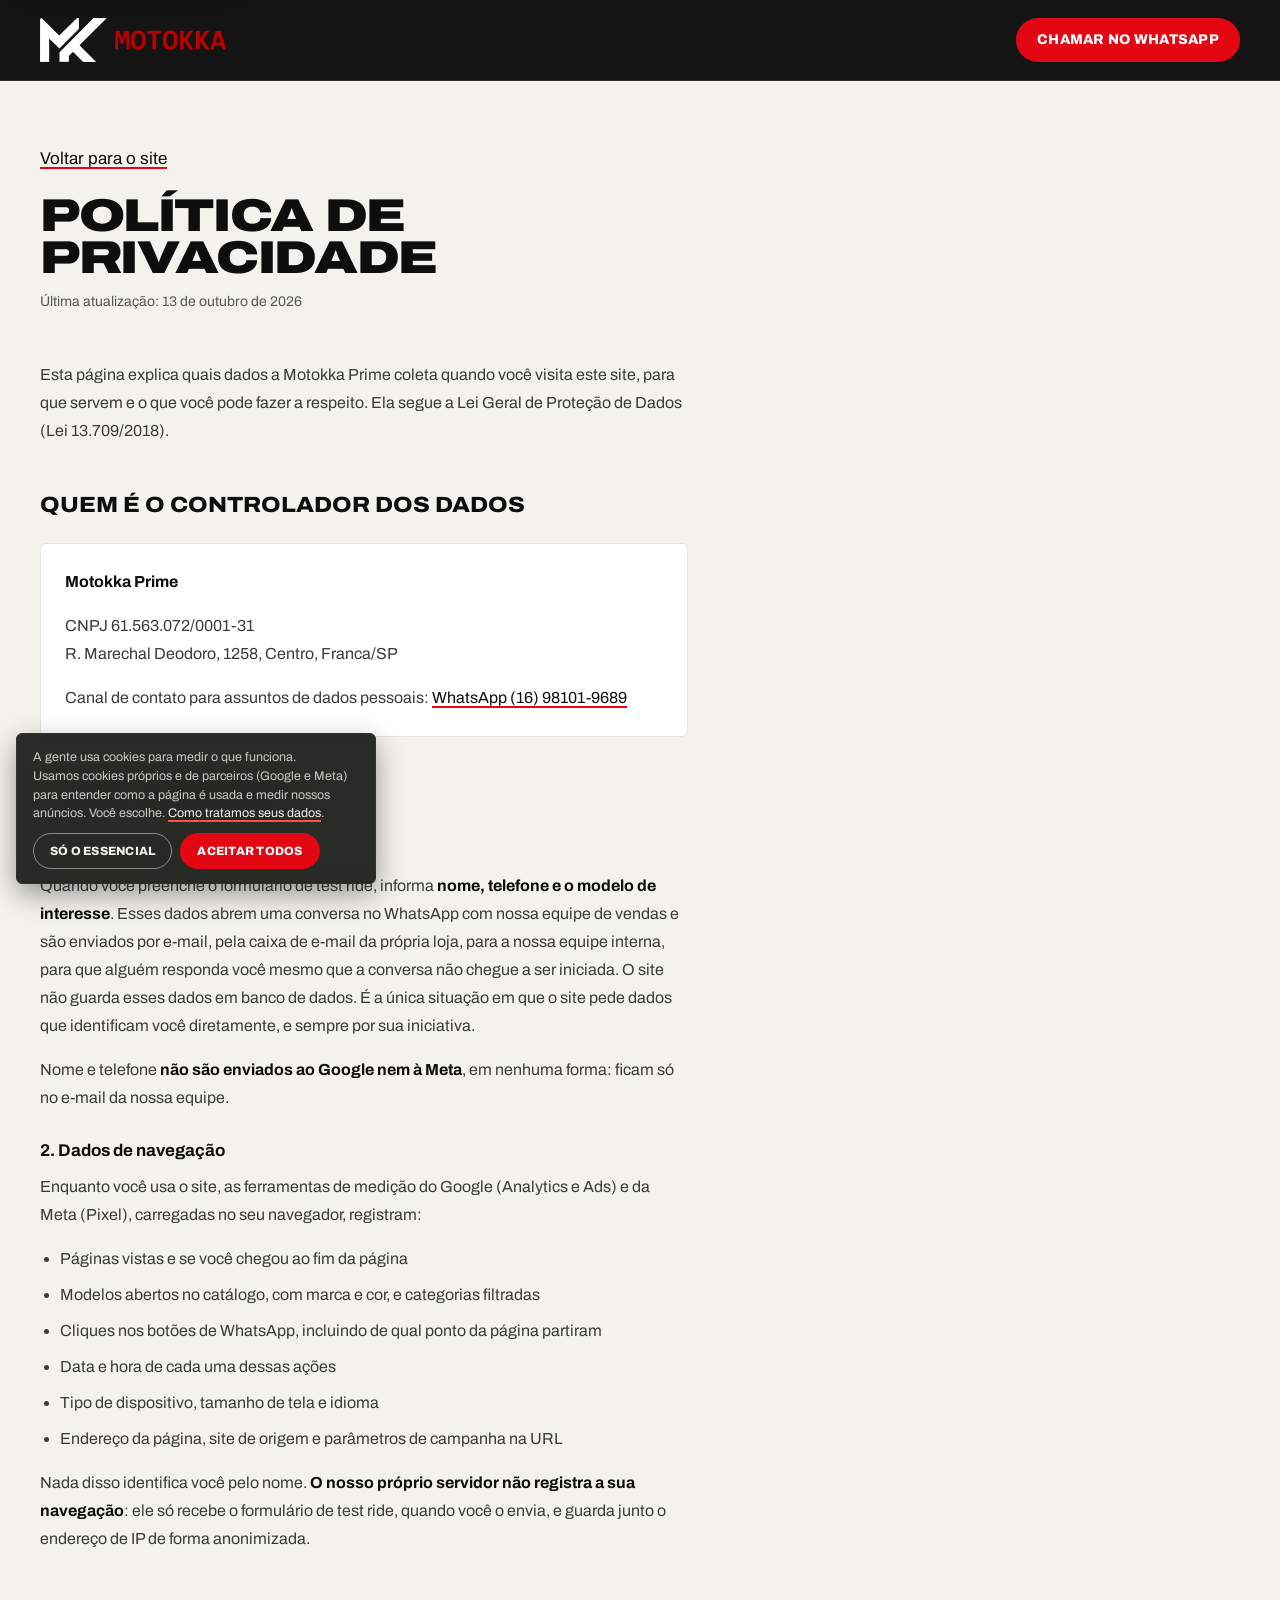
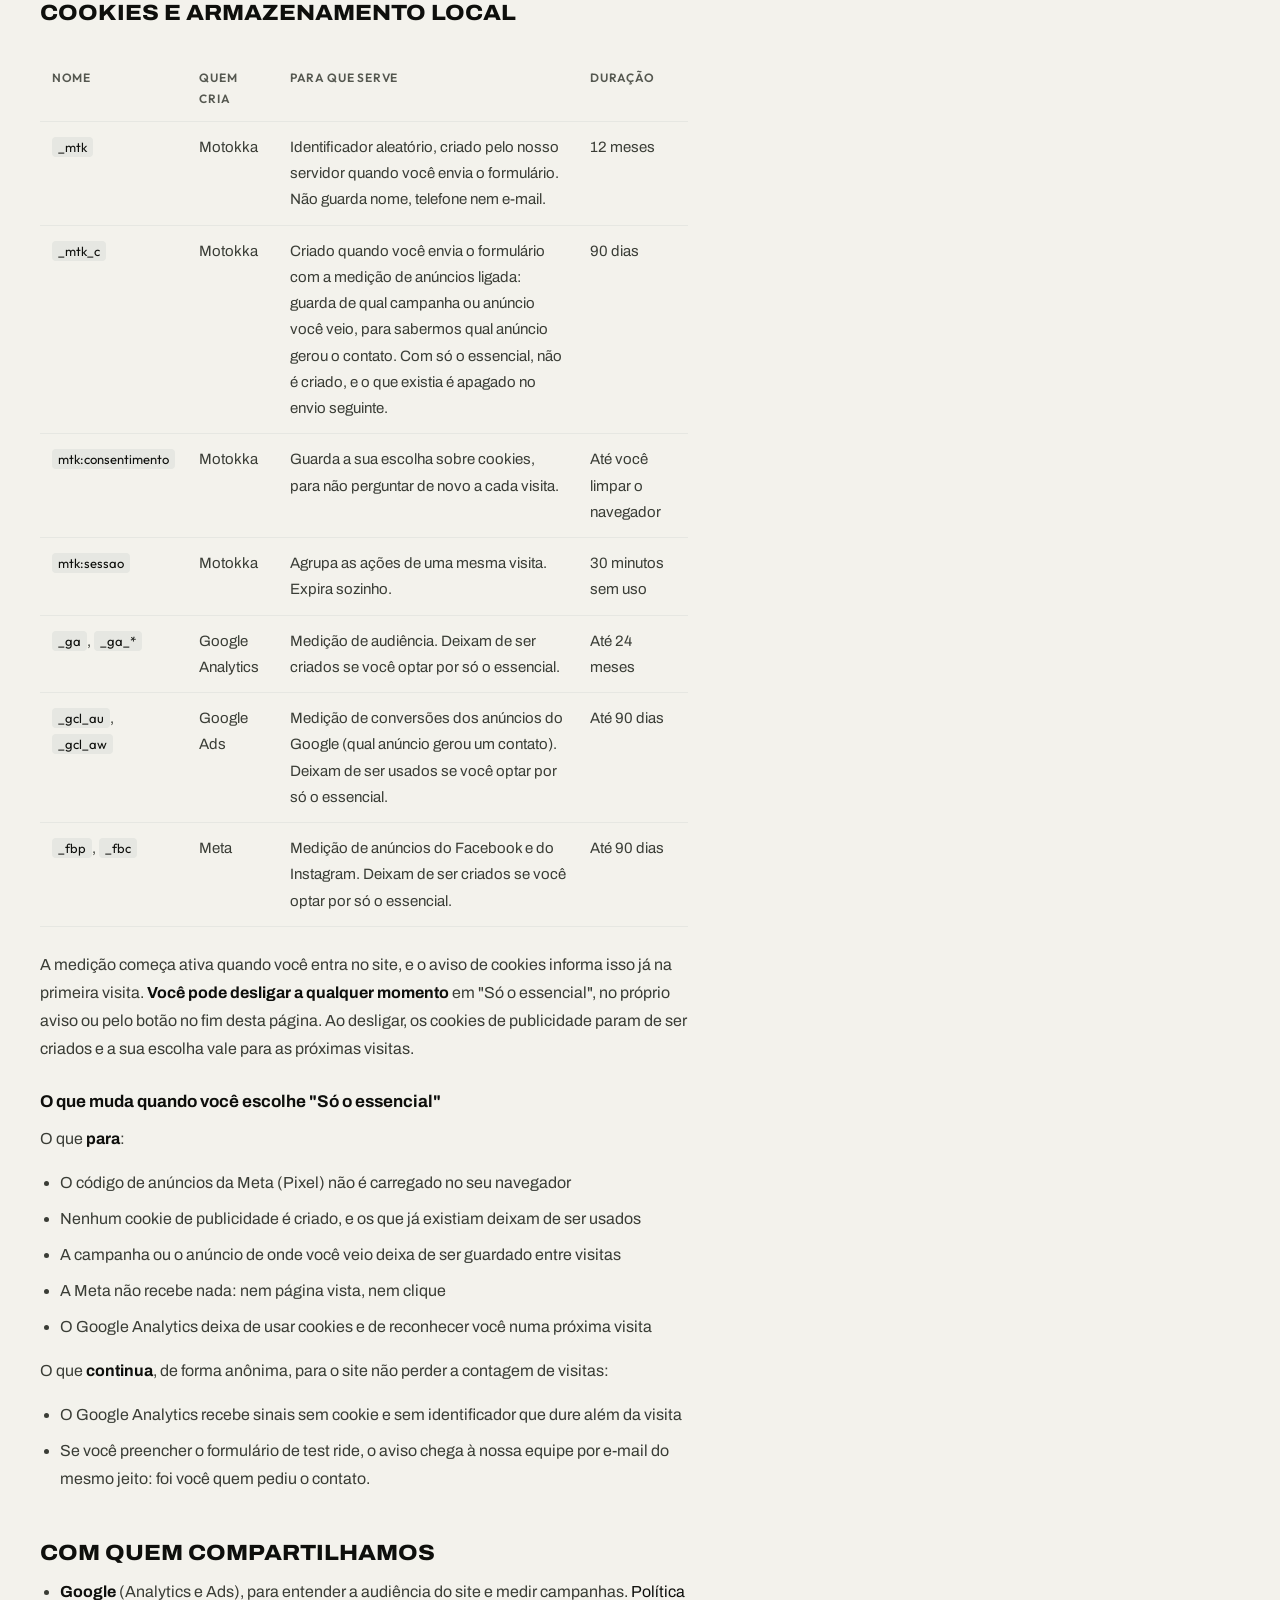
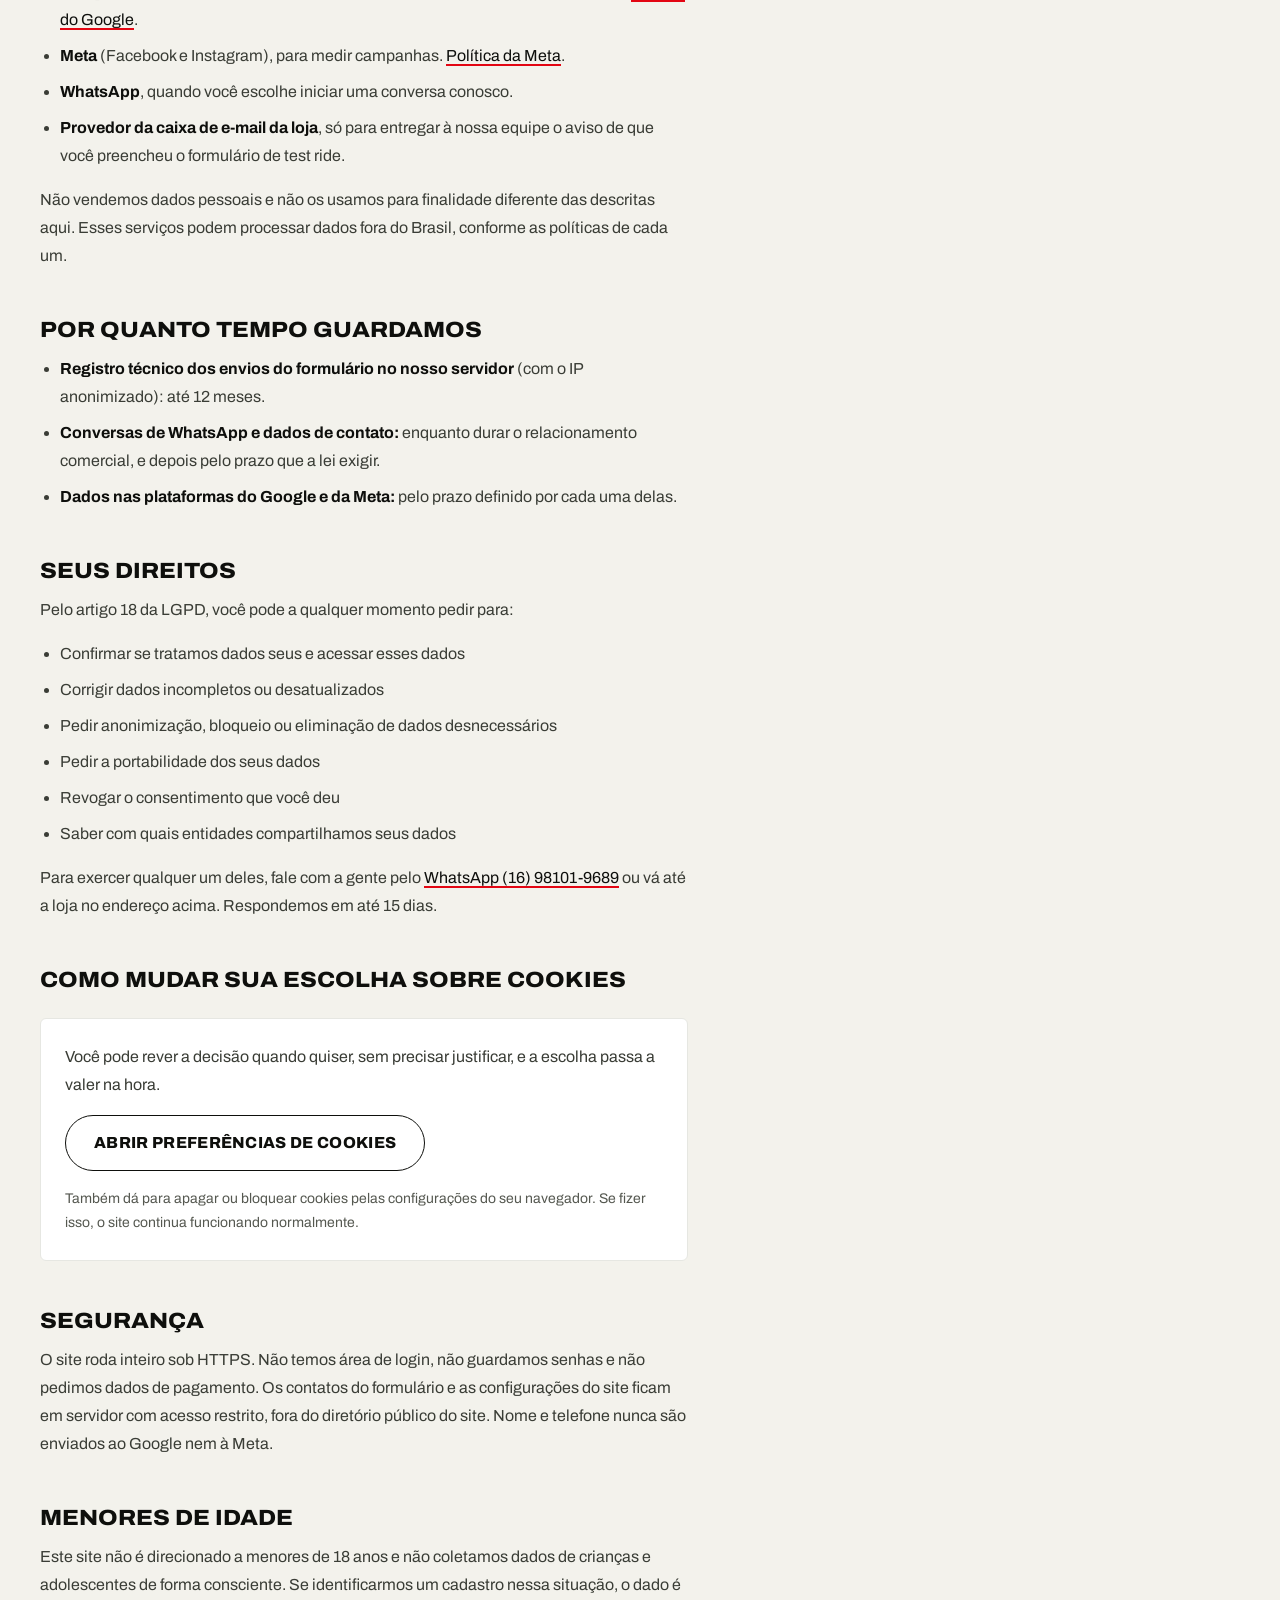
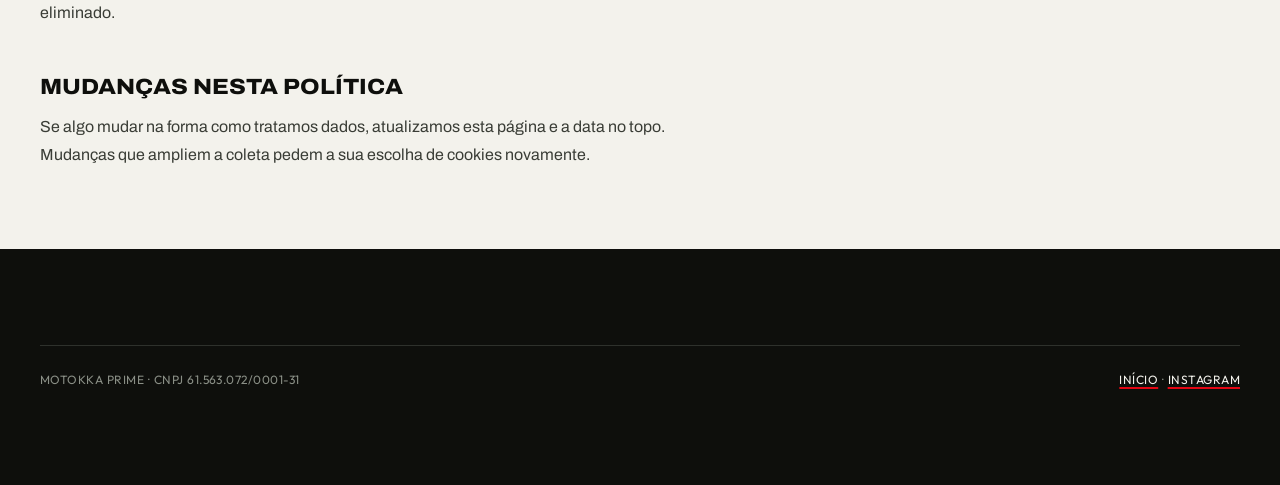
==== commit 6d96bf5c: "Atualiza prévia Co-Authored-By: Claude Opus 5.5 <noreply@anthropic.com>" ====
--- a/privacidade.html
+++ b/privacidade.html
@@ -101,7 +101,7 @@
 
     <div class="legal__cabeca">
       <h1 class="t-display">Política de Privacidade</h1>
-      <p class="legal__data">Última atualização: 4 de outubro de 2026</p>
+      <p class="legal__data">Última atualização: 13 de outubro de 2026</p>
     </div>
 
     <div class="legal__corpo">
@@ -131,14 +131,15 @@
       <p>
         Quando você preenche o formulário de test ride, informa <strong>nome, telefone e o
         modelo de interesse</strong>. Esses dados abrem uma conversa no WhatsApp com nossa
-        equipe de vendas, ficam guardados no nosso servidor e são enviados por e-mail, pela
-        caixa de e-mail da própria loja, para a nossa equipe interna, para que alguém
-        responda você mesmo que a conversa não chegue a ser iniciada. É a única situação em
-        que o site pede dados que identificam você diretamente, e sempre por sua iniciativa.
+        equipe de vendas e são enviados por e-mail, pela caixa de e-mail da própria loja,
+        para a nossa equipe interna, para que alguém responda você mesmo que a conversa não
+        chegue a ser iniciada. O site não guarda esses dados em banco de dados. É a única
+        situação em que o site pede dados que identificam você diretamente, e sempre por
+        sua iniciativa.
       </p>
       <p>
         Nome e telefone <strong>não são enviados ao Google nem à Meta</strong>, em nenhuma
-        forma: ficam só no nosso servidor e no e-mail da nossa equipe.
+        forma: ficam só no e-mail da nossa equipe.
       </p>
 
       <h3>2. Dados de navegação</h3>
--- a/assets/css/motokka.css
+++ b/assets/css/motokka.css
@@ -824,9 +824,10 @@
 
 .card__foto {
   position: relative;
-  /* 5:4 em vez de 4:3: os recortes são largos, e num poço mais baixo o produto
-     encolhia para caber na horizontal, sobrando faixa vazia em cima e embaixo. */
-  aspect-ratio: 5 / 4;
+  /* 4:5, em pé: as fotos da loja são verticais, e num poço deitado a scooter
+     perdia o guidão ou a roda. As imagens de card já saem nessa proporção de
+     build-modelos.py. */
+  aspect-ratio: 4 / 5;
   background: radial-gradient(ellipse at 50% 40%, var(--mtk-branco) 0%, var(--mtk-papel-2) 75%);
   overflow: hidden;
 
@@ -977,7 +978,7 @@
 }
 .modal.is-aberto .modal__caixa { transform: none; }
 
-.modal__galeria { background: radial-gradient(ellipse at 50% 40%, var(--mtk-branco) 0%, var(--mtk-papel-2) 75%); display: grid; grid-template-rows: 1fr auto; min-height: 0; }
+.modal__galeria { background: var(--mtk-asfalto); display: grid; grid-template-rows: 1fr auto; min-height: 0; }
 
 /* Trilho do slider. O snap é do CSS; o JS só cuida do arrasto com mouse e de
    manter a miniatura ativa em sincronia. Em touch, desliza nativo. */
@@ -1044,10 +1045,9 @@
 
 .modal__slide img.is-inteira {
   object-fit: contain;
-  /* Branco, e nao a Nevoa do poco: a foto do fabricante ja vem sobre branco,
-     entao a area vazia do `contain` precisa casar com o fundo DELA, senao
-     aparece um retangulo mais claro dentro da moldura. */
-  background: #FFFFFF;
+  /* A sobra do `contain` fica no asfalto da galeria: as fotos são da loja,
+     com fundo escuro, e uma tarja branca ao lado delas parecia defeito. */
+  background: var(--mtk-asfalto);
 }
 .modal__miniaturas {
   display: flex;
@@ -1439,11 +1439,11 @@
 .rodape { padding-top: var(--mtk-secao); }
 .rodape__grade {
   display: grid;
-  grid-template-columns: 1.3fr 1fr 1fr 1fr;
+  grid-template-columns: 1.2fr repeat(4, minmax(0, 1fr));
   gap: var(--mtk-32);
   padding-bottom: var(--mtk-48);
 }
-@media (max-width: 900px) { .rodape__grade { grid-template-columns: 1fr 1fr; } }
+@media (max-width: 1100px) { .rodape__grade { grid-template-columns: 1fr 1fr; } }
 @media (max-width: 560px) { .rodape__grade { grid-template-columns: 1fr; } }
 
 .checklist { list-style: none; margin: 0; padding: 0; display: grid; gap: var(--mtk-12); }
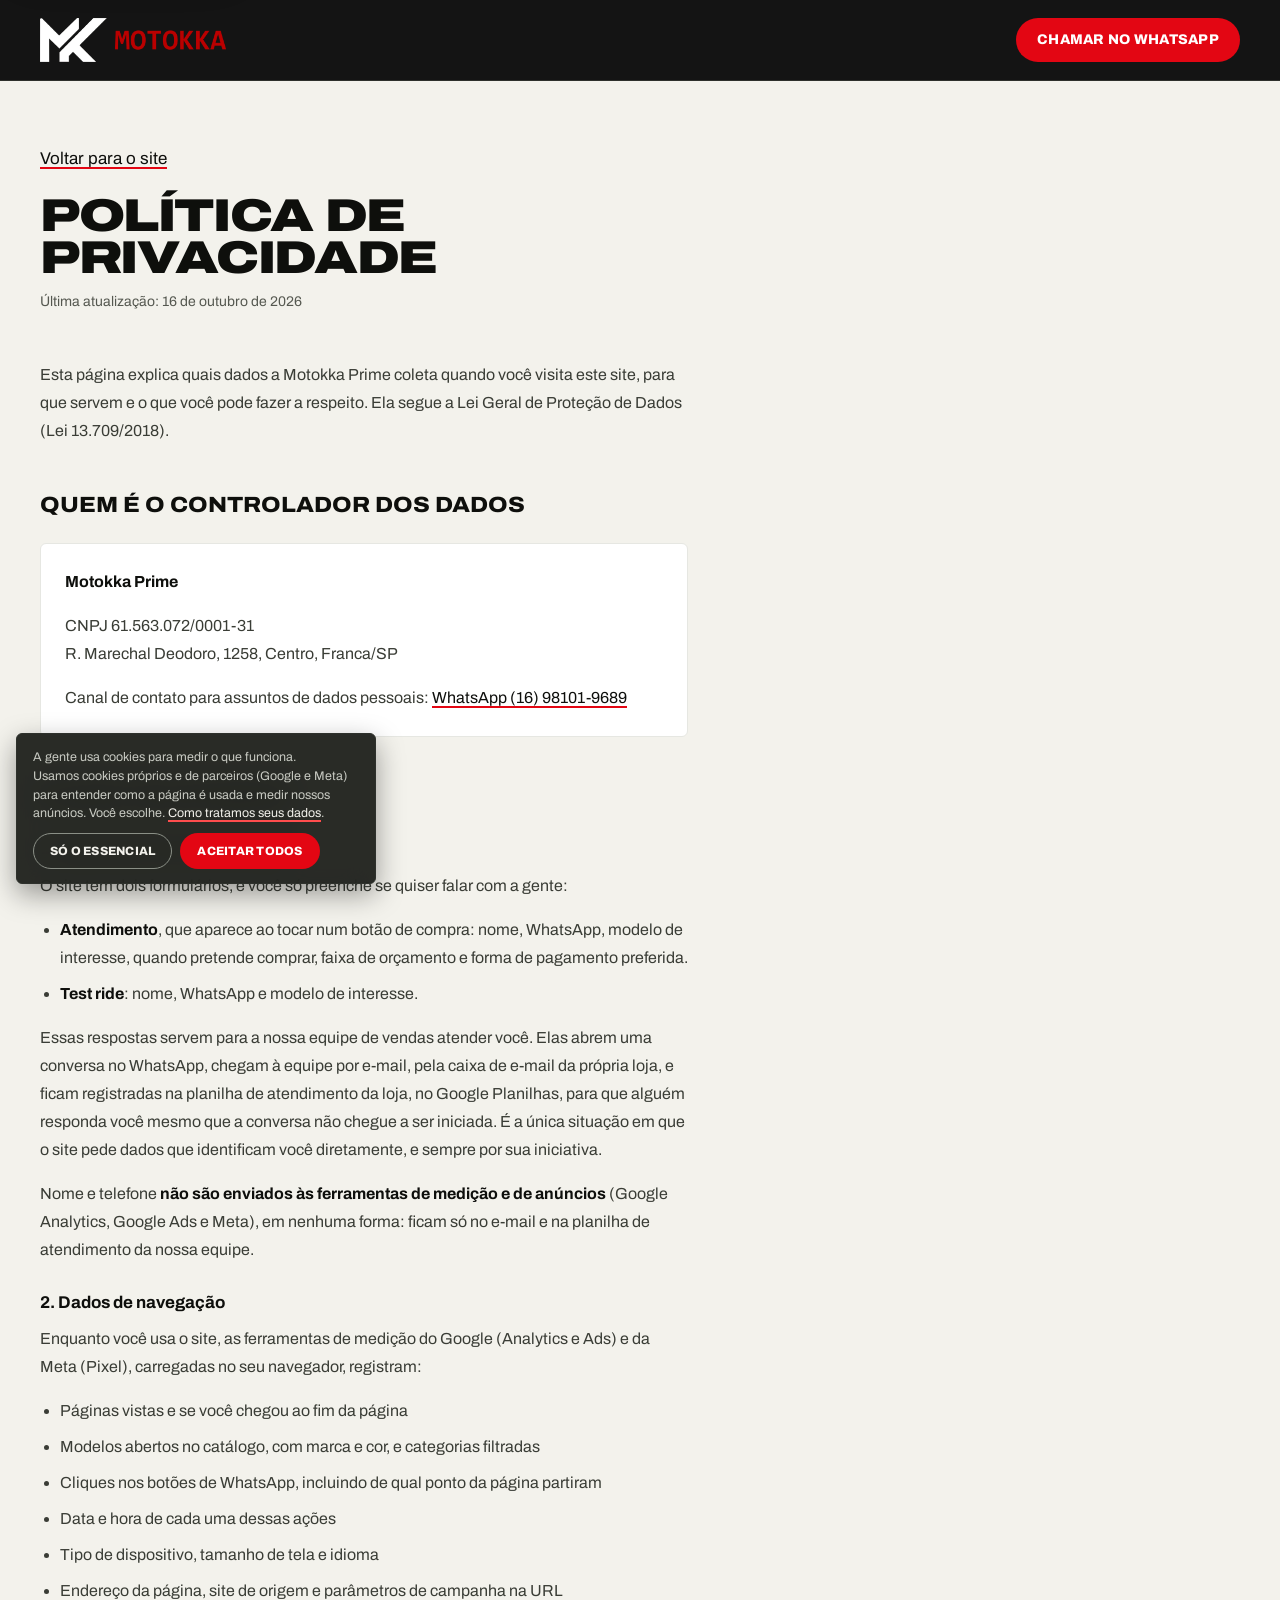
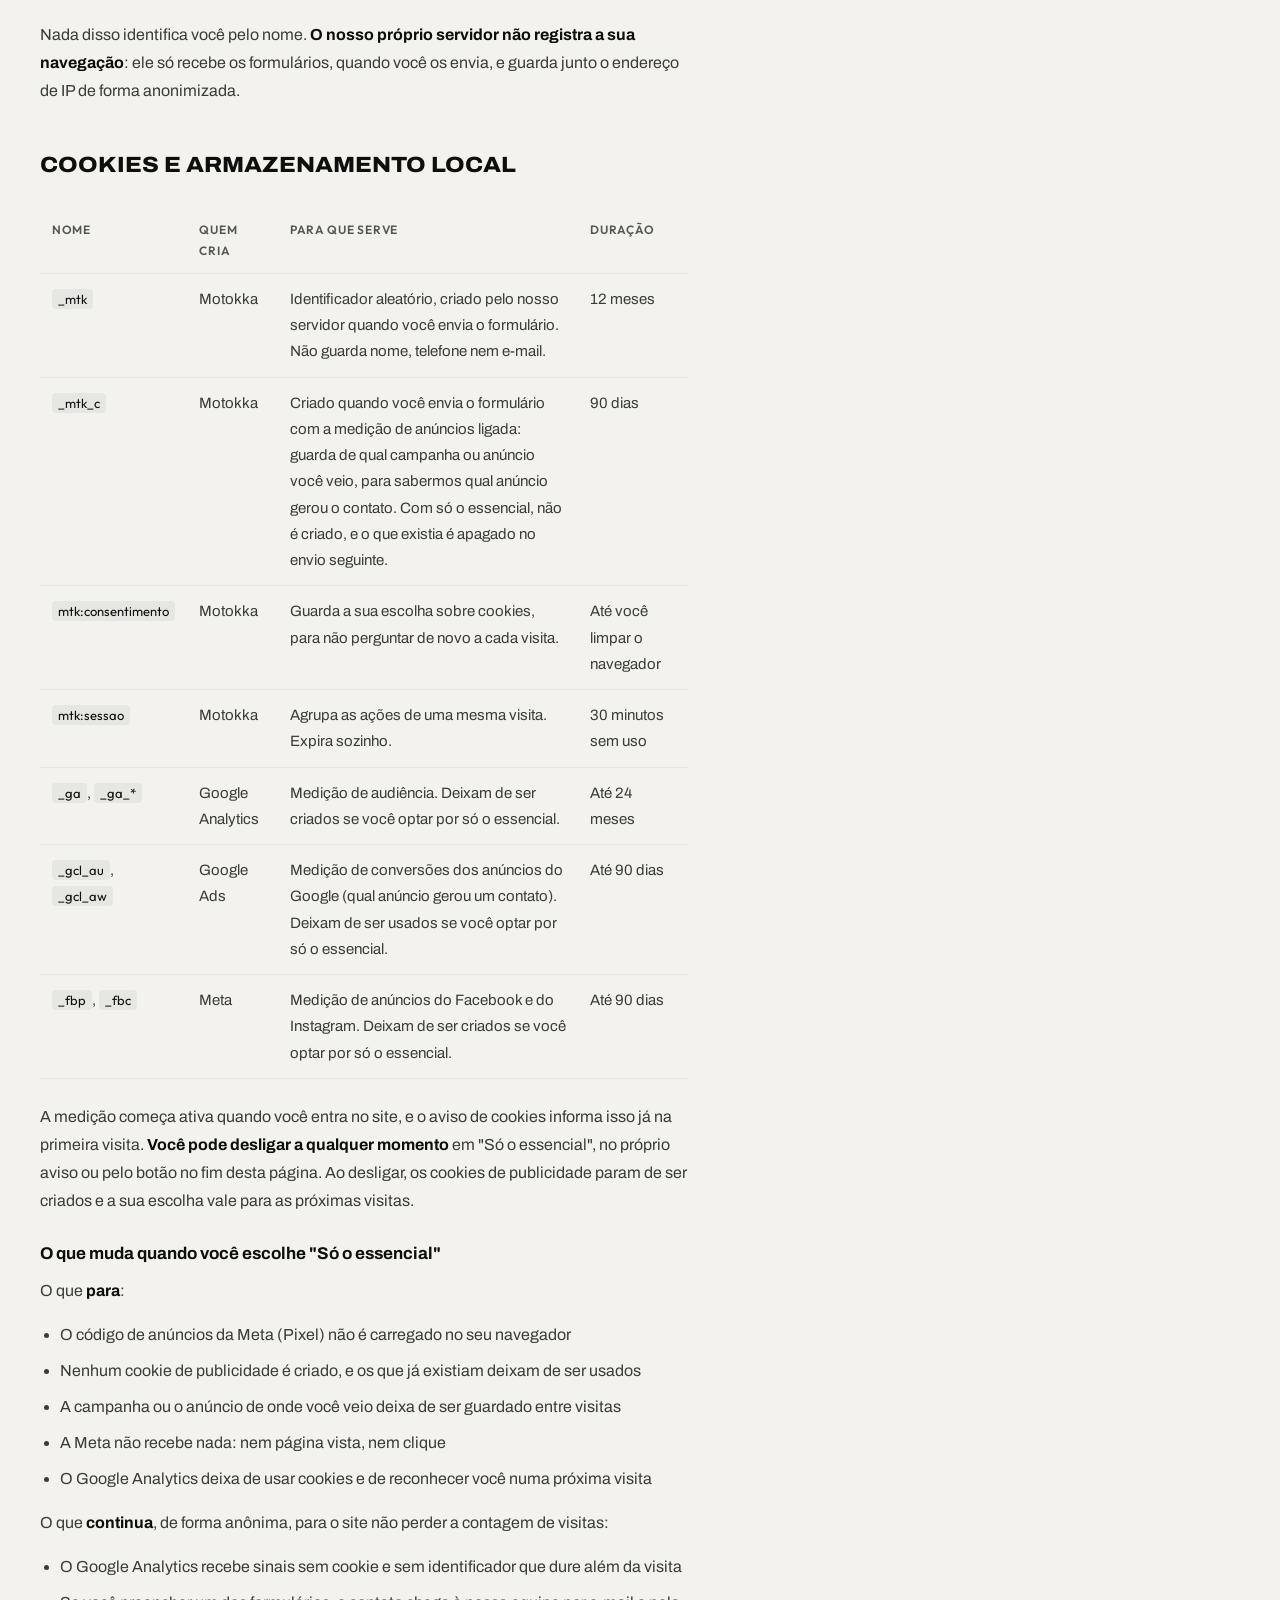
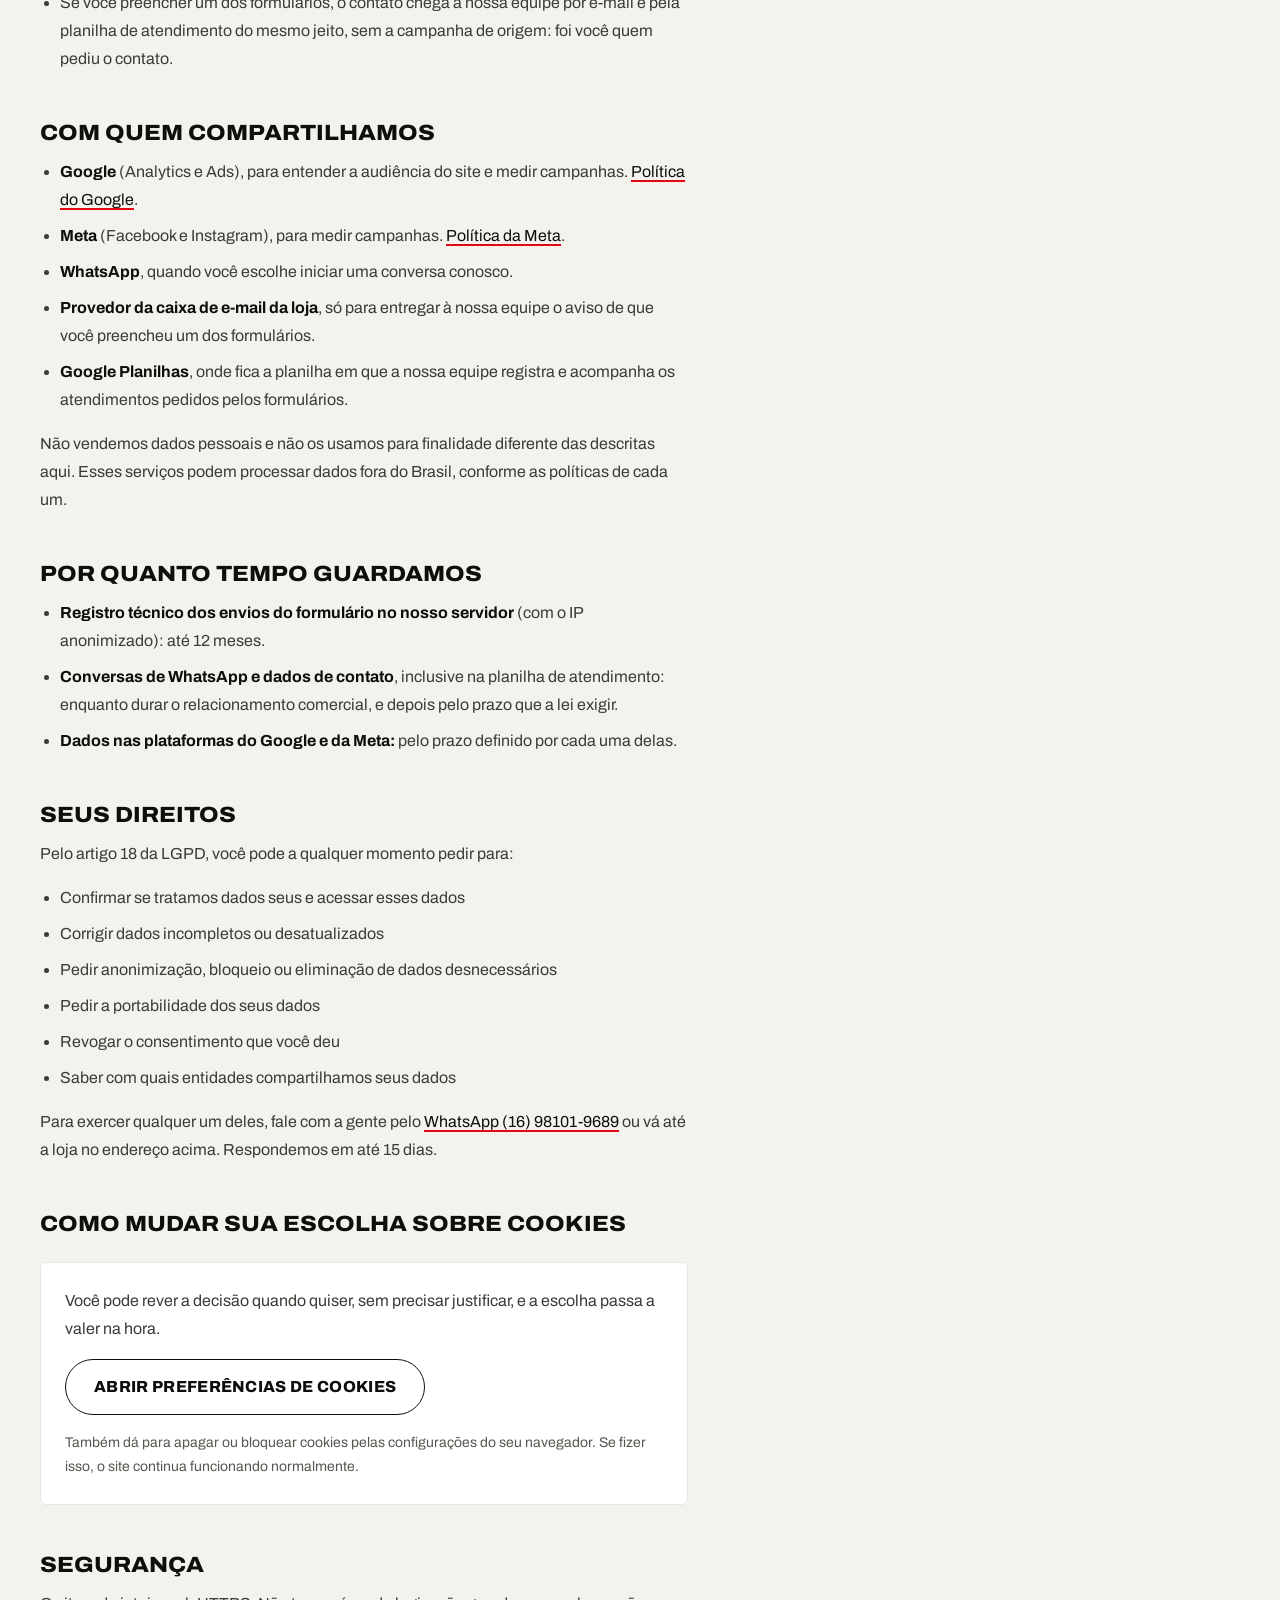
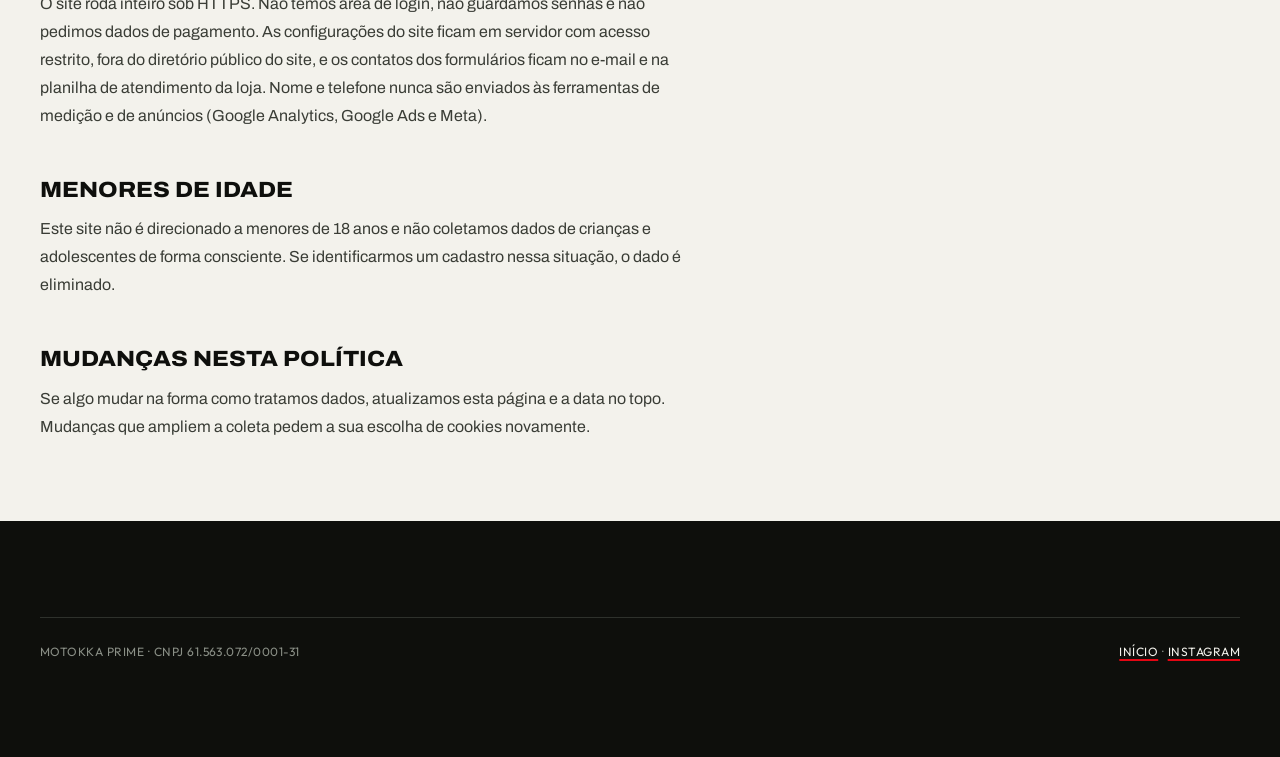
==== commit 706fb029: "prévia: mensagem do WhatsApp mais humana e política de privacidade atualizada" ====
--- a/privacidade.html
+++ b/privacidade.html
@@ -1,15 +1,13 @@
 <!DOCTYPE html>
-<html lang="pt-BR" data-sem-servidor="1" data-site="mtk" data-gtm="" data-ga4-espelho="" data-ga4="" data-aw="" data-aw-conversao="" data-meta-pixel="">
+<html lang="pt-BR" data-sem-servidor="1" data-site="mtk" data-gtm="GTM-5GN6W3NW" data-ga4-espelho="G-9FZE20X5D3" data-ga4="" data-aw="" data-aw-conversao="" data-meta-pixel="">
 <head>
 <meta charset="utf-8">
 <meta name="robots" content="noindex, nofollow">
-<meta property="og:image" content="https://designconverte.github.io/motokka-preview/assets/img/social/motokka-compartilhamento.jpg">
-<meta property="og:image:width" content="1200">
-<meta property="og:image:height" content="630">
 <meta name="viewport" content="width=device-width, initial-scale=1">
 <title>Política de Privacidade · Motokka Prime</title>
 <meta name="description" content="Como a Motokka Prime coleta, usa e protege os dados de quem visita o site. Cookies, medição de anúncios e seus direitos pela LGPD.">
 <meta name="theme-color" content="#0E0F0C">
+<link rel="canonical" href="https://motokka.com.br/privacidade.html">
 
 <link rel="icon" href="assets/img/brand/favicon-32.png" sizes="32x32" type="image/png">
 <link rel="apple-touch-icon" href="assets/img/brand/favicon-180.png">
@@ -101,7 +99,7 @@
 
     <div class="legal__cabeca">
       <h1 class="t-display">Política de Privacidade</h1>
-      <p class="legal__data">Última atualização: 13 de outubro de 2026</p>
+      <p class="legal__data">Última atualização: 16 de outubro de 2026</p>
     </div>
 
     <div class="legal__corpo">
@@ -128,18 +126,27 @@
       <h2>O que coletamos</h2>
 
       <h3>1. Dados que você nos entrega</h3>
-      <p>
-        Quando você preenche o formulário de test ride, informa <strong>nome, telefone e o
-        modelo de interesse</strong>. Esses dados abrem uma conversa no WhatsApp com nossa
-        equipe de vendas e são enviados por e-mail, pela caixa de e-mail da própria loja,
-        para a nossa equipe interna, para que alguém responda você mesmo que a conversa não
-        chegue a ser iniciada. O site não guarda esses dados em banco de dados. É a única
-        situação em que o site pede dados que identificam você diretamente, e sempre por
-        sua iniciativa.
-      </p>
-      <p>
-        Nome e telefone <strong>não são enviados ao Google nem à Meta</strong>, em nenhuma
-        forma: ficam só no e-mail da nossa equipe.
+      <p>O site tem dois formulários, e você só preenche se quiser falar com a gente:</p>
+      <ul>
+        <li>
+          <strong>Atendimento</strong>, que aparece ao tocar num botão de compra: nome,
+          WhatsApp, modelo de interesse, quando pretende comprar, faixa de orçamento e forma
+          de pagamento preferida.
+        </li>
+        <li><strong>Test ride</strong>: nome, WhatsApp e modelo de interesse.</li>
+      </ul>
+      <p>
+        Essas respostas servem para a nossa equipe de vendas atender você. Elas abrem uma
+        conversa no WhatsApp, chegam à equipe por e-mail, pela caixa de e-mail da própria
+        loja, e ficam registradas na planilha de atendimento da loja, no Google Planilhas,
+        para que alguém responda você mesmo que a conversa não chegue a ser iniciada. É a
+        única situação em que o site pede dados que identificam você diretamente, e sempre
+        por sua iniciativa.
+      </p>
+      <p>
+        Nome e telefone <strong>não são enviados às ferramentas de medição e de anúncios</strong>
+        (Google Analytics, Google Ads e Meta), em nenhuma forma: ficam só no e-mail e na
+        planilha de atendimento da nossa equipe.
       </p>
 
       <h3>2. Dados de navegação</h3>
@@ -157,8 +164,8 @@
       </ul>
       <p>
         Nada disso identifica você pelo nome. <strong>O nosso próprio servidor não registra
-        a sua navegação</strong>: ele só recebe o formulário de test ride, quando você o
-        envia, e guarda junto o endereço de IP de forma anonimizada.
+        a sua navegação</strong>: ele só recebe os formulários, quando você os envia, e
+        guarda junto o endereço de IP de forma anonimizada.
       </p>
 
       <h2>Cookies e armazenamento local</h2>
@@ -234,8 +241,9 @@
       <ul>
         <li>O Google Analytics recebe sinais sem cookie e sem identificador que dure além da visita</li>
         <li>
-          Se você preencher o formulário de test ride, o aviso chega à nossa equipe por e-mail
-          do mesmo jeito: foi você quem pediu o contato.
+          Se você preencher um dos formulários, o contato chega à nossa equipe por e-mail e
+          pela planilha de atendimento do mesmo jeito, sem a campanha de origem: foi você
+          quem pediu o contato.
         </li>
       </ul>
 
@@ -255,7 +263,11 @@
         </li>
         <li>
           <strong>Provedor da caixa de e-mail da loja</strong>, só para entregar à nossa equipe o
-          aviso de que você preencheu o formulário de test ride.
+          aviso de que você preencheu um dos formulários.
+        </li>
+        <li>
+          <strong>Google Planilhas</strong>, onde fica a planilha em que a nossa equipe
+          registra e acompanha os atendimentos pedidos pelos formulários.
         </li>
       </ul>
       <p>
@@ -267,8 +279,9 @@
       <h2>Por quanto tempo guardamos</h2>
       <ul>
         <li><strong>Registro técnico dos envios do formulário no nosso servidor</strong> (com o IP anonimizado): até 12 meses.</li>
-        <li><strong>Conversas de WhatsApp e dados de contato:</strong> enquanto durar o
-          relacionamento comercial, e depois pelo prazo que a lei exigir.</li>
+        <li><strong>Conversas de WhatsApp e dados de contato</strong>, inclusive na planilha de
+          atendimento: enquanto durar o relacionamento comercial, e depois pelo prazo que a
+          lei exigir.</li>
         <li><strong>Dados nas plataformas do Google e da Meta:</strong> pelo prazo definido
           por cada uma delas.</li>
       </ul>
@@ -307,9 +320,10 @@
       <h2>Segurança</h2>
       <p>
         O site roda inteiro sob HTTPS. Não temos área de login, não guardamos senhas e não
-        pedimos dados de pagamento. Os contatos do formulário e as configurações do site ficam
-        em servidor com acesso restrito, fora do diretório público do site. Nome e telefone
-        nunca são enviados ao Google nem à Meta.
+        pedimos dados de pagamento. As configurações do site ficam em servidor com acesso
+        restrito, fora do diretório público do site, e os contatos dos formulários ficam no
+        e-mail e na planilha de atendimento da loja. Nome e telefone nunca são enviados às
+        ferramentas de medição e de anúncios (Google Analytics, Google Ads e Meta).
       </p>
 
       <h2>Menores de idade</h2>
--- a/assets/css/motokka.css
+++ b/assets/css/motokka.css
@@ -871,13 +871,18 @@
 /* minmax(0, 1fr), aqui e nos botões: com a trilha em `auto`, os dois botões
    em caixa alta alargavam o corpo além do card, e o respiro da direita ficava
    menor que o da esquerda. */
+/* Coluna, e não grade com space-between: o space-between espalhava a sobra de
+   altura (quando o card vizinho tem o nome em duas linhas) entre nome, números
+   e preço, abrindo vãos grandes e diferentes em cada card. Agora o espaço é
+   fixo, o nome reserva duas linhas e os botões vão para a base. */
 .card__corpo {
-  display: grid;
-  grid-template-columns: minmax(0, 1fr);
+  display: flex;
+  flex-direction: column;
   gap: var(--mtk-16);
-  align-content: space-between;
+  min-width: 0;
   padding: var(--mtk-24);
 }
+.card__acoes { margin-top: auto; }
 .card__categoria {
   margin: 0 0 6px;
   font-family: var(--mtk-rotulo);
@@ -886,7 +891,7 @@
   text-transform: uppercase;
   color: var(--mtk-apoio);
 }
-.card__nome { font-family: var(--mtk-display); font-weight: 800; font-stretch: 115%; font-size: 26px; line-height: 1.05; letter-spacing: -.01em; text-transform: uppercase; margin: 0; }
+.card__nome { font-family: var(--mtk-display); font-weight: 800; font-stretch: 115%; font-size: 26px; line-height: 1.05; letter-spacing: -.01em; text-transform: uppercase; margin: 0; min-height: 2.1em; }
 
 /* Specs em Outfit caixa alta. Duas colunas quando o fabricante só
    confirmou dois dos três números. O 1 px de fundo vira a linha da grade. */
@@ -1349,6 +1354,9 @@
   border-radius: var(--mtk-r-card);
   background: var(--mtk-ok-fundo-claro);
   border: 1px solid rgba(11, 107, 58, .3);
+  /* Cor própria: o formulário mora numa seção escura, e sem isto o texto
+     herdava o papel da seção e sumia sobre o verde claro. */
+  color: var(--mtk-grafite);
   text-align: center;
 }
 .form__sucesso h3 { color: var(--mtk-ok-texto-claro); }
@@ -2161,6 +2169,144 @@
   .oficina { grid-template-columns: minmax(0, 1fr); justify-items: start; }
 }
 
+/* ── formulário de qualificação (recursos.capturaLead) ─────────────────── */
+
+/* Acima do modal do modelo (100) e do lightbox (110): pode abrir a partir da
+   ficha, com ela ainda aberta por baixo. */
+.captura {
+  position: fixed;
+  inset: 0;
+  z-index: 120;
+  display: grid;
+  place-items: center;
+  padding: var(--mtk-24);
+  visibility: hidden;
+  opacity: 0;
+  transition: opacity var(--mtk-medio), visibility var(--mtk-medio);
+}
+.captura.is-aberto { visibility: visible; opacity: 1; }
+.captura__scrim { position: absolute; inset: 0; background: rgba(14, 15, 12, .78); backdrop-filter: blur(3px); }
+
+.captura__caixa {
+  position: relative;
+  width: min(560px, 100%);
+  max-height: calc(100dvh - var(--mtk-48));
+  overflow-y: auto;
+  overscroll-behavior: contain;
+  background: var(--mtk-papel);
+  color: var(--mtk-preto);
+  border-radius: var(--mtk-r-card);
+  box-shadow: 0 30px 80px rgba(0, 0, 0, .5);
+  transform: translateY(14px) scale(.985);
+  transition: transform var(--mtk-medio);
+}
+.captura.is-aberto .captura__caixa { transform: none; }
+
+/* Topo com a fachada da loja por trás, sob véu escuro: a mesma imagem da capa. */
+.captura__topo {
+  display: grid;
+  gap: var(--mtk-8);
+  padding: var(--mtk-32) var(--mtk-32) var(--mtk-24);
+  color: var(--mtk-papel);
+  background:
+    linear-gradient(180deg, rgba(14, 15, 12, .72) 0%, rgba(14, 15, 12, .94) 100%),
+    url("../img/loja/hero-poster.webp") center 40% / cover;
+}
+.captura__selo {
+  margin: 0;
+  font-family: var(--mtk-rotulo);
+  font-weight: 600;
+  font-size: 12px;
+  letter-spacing: .08em;
+  text-transform: uppercase;
+  color: var(--mtk-vermelho-texto);
+}
+.captura__titulo {
+  margin: 0;
+  font-family: var(--mtk-display);
+  font-weight: 900;
+  font-stretch: 125%;
+  font-size: clamp(30px, 6vw, 40px);
+  line-height: .95;
+  letter-spacing: -.02em;
+  text-transform: uppercase;
+}
+.captura__texto { margin: 0; font-size: 15px; line-height: 1.5; color: var(--mtk-linha-forte); max-width: 42ch; }
+
+.captura__form { padding: var(--mtk-24) var(--mtk-32) var(--mtk-32); gap: var(--mtk-12); }
+.captura__linha { display: grid; grid-template-columns: 1fr 1fr; gap: var(--mtk-12); }
+.captura__form .form__rotulo { font-size: 13px; }
+
+/* Fechar fica sobre o topo escuro. */
+.captura__fechar {
+  position: absolute;
+  right: var(--mtk-12); top: var(--mtk-12);
+  z-index: 1;
+  width: 40px; height: 40px;
+  display: grid;
+  place-items: center;
+  border: 0;
+  border-radius: 50%;
+  background: rgba(243, 242, 236, .14);
+  color: var(--mtk-papel);
+  font-size: 18px;
+  line-height: 1;
+  transition: background var(--mtk-rapido);
+}
+.captura__fechar:hover { background: var(--mtk-vermelho); }
+
+.captura .form__sucesso { margin: var(--mtk-24) var(--mtk-32) var(--mtk-32); }
+
+@media (max-width: 560px) {
+  .captura { padding: 0; align-items: end; }
+  .captura__caixa { width: 100%; max-height: 92dvh; border-radius: var(--mtk-r-card) var(--mtk-r-card) 0 0; }
+  .captura__topo { padding: var(--mtk-24) var(--mtk-24) var(--mtk-16); }
+  .captura__form { padding: var(--mtk-16) var(--mtk-24) var(--mtk-24); }
+  .captura__linha { grid-template-columns: 1fr; }
+  .captura .form__sucesso { margin: var(--mtk-16) var(--mtk-24) var(--mtk-24); }
+}
+
+/* ── preço (recursos.precos) ───────────────────────────────────────────── */
+
+.card__preco,
+.modal__preco-caixa {
+  display: grid;
+  gap: 2px;
+}
+.card__preco s,
+.modal__preco-caixa s {
+  font-family: var(--mtk-rotulo);
+  font-size: 13px;
+  line-height: 1.3;
+  color: var(--mtk-apoio);
+}
+.card__preco s.is-vazio { text-decoration: none; }
+.card__preco b {
+  font-family: var(--mtk-display);
+  font-weight: 800;
+  font-stretch: 110%;
+  font-size: 28px;
+  line-height: 1.05;
+  color: var(--mtk-preto);
+  font-variant-numeric: tabular-nums;
+}
+.card__preco small { font-size: 13px; line-height: 1.4; color: var(--mtk-grafite); }
+.card__preco--consulta b { font-size: 18px; font-stretch: 100%; text-transform: uppercase; letter-spacing: .02em; }
+
+.modal__preco { margin-top: var(--mtk-4); }
+.modal__preco-caixa s { color: var(--mtk-nevoa); }
+.modal__preco-caixa b {
+  font-family: var(--mtk-display);
+  font-weight: 800;
+  font-stretch: 110%;
+  font-size: 30px;
+  line-height: 1.05;
+  color: var(--mtk-papel);
+  font-variant-numeric: tabular-nums;
+}
+.modal__preco-caixa small { font-size: 13px; line-height: 1.4; color: var(--mtk-cinza-claro); }
+.modal__preco-caixa.modal__preco-caixa--consulta b { font-size: 18px; text-transform: uppercase; }
+
 @media print {
   .header, .flutuante, .menu, .modal { display: none !important; }
 }
